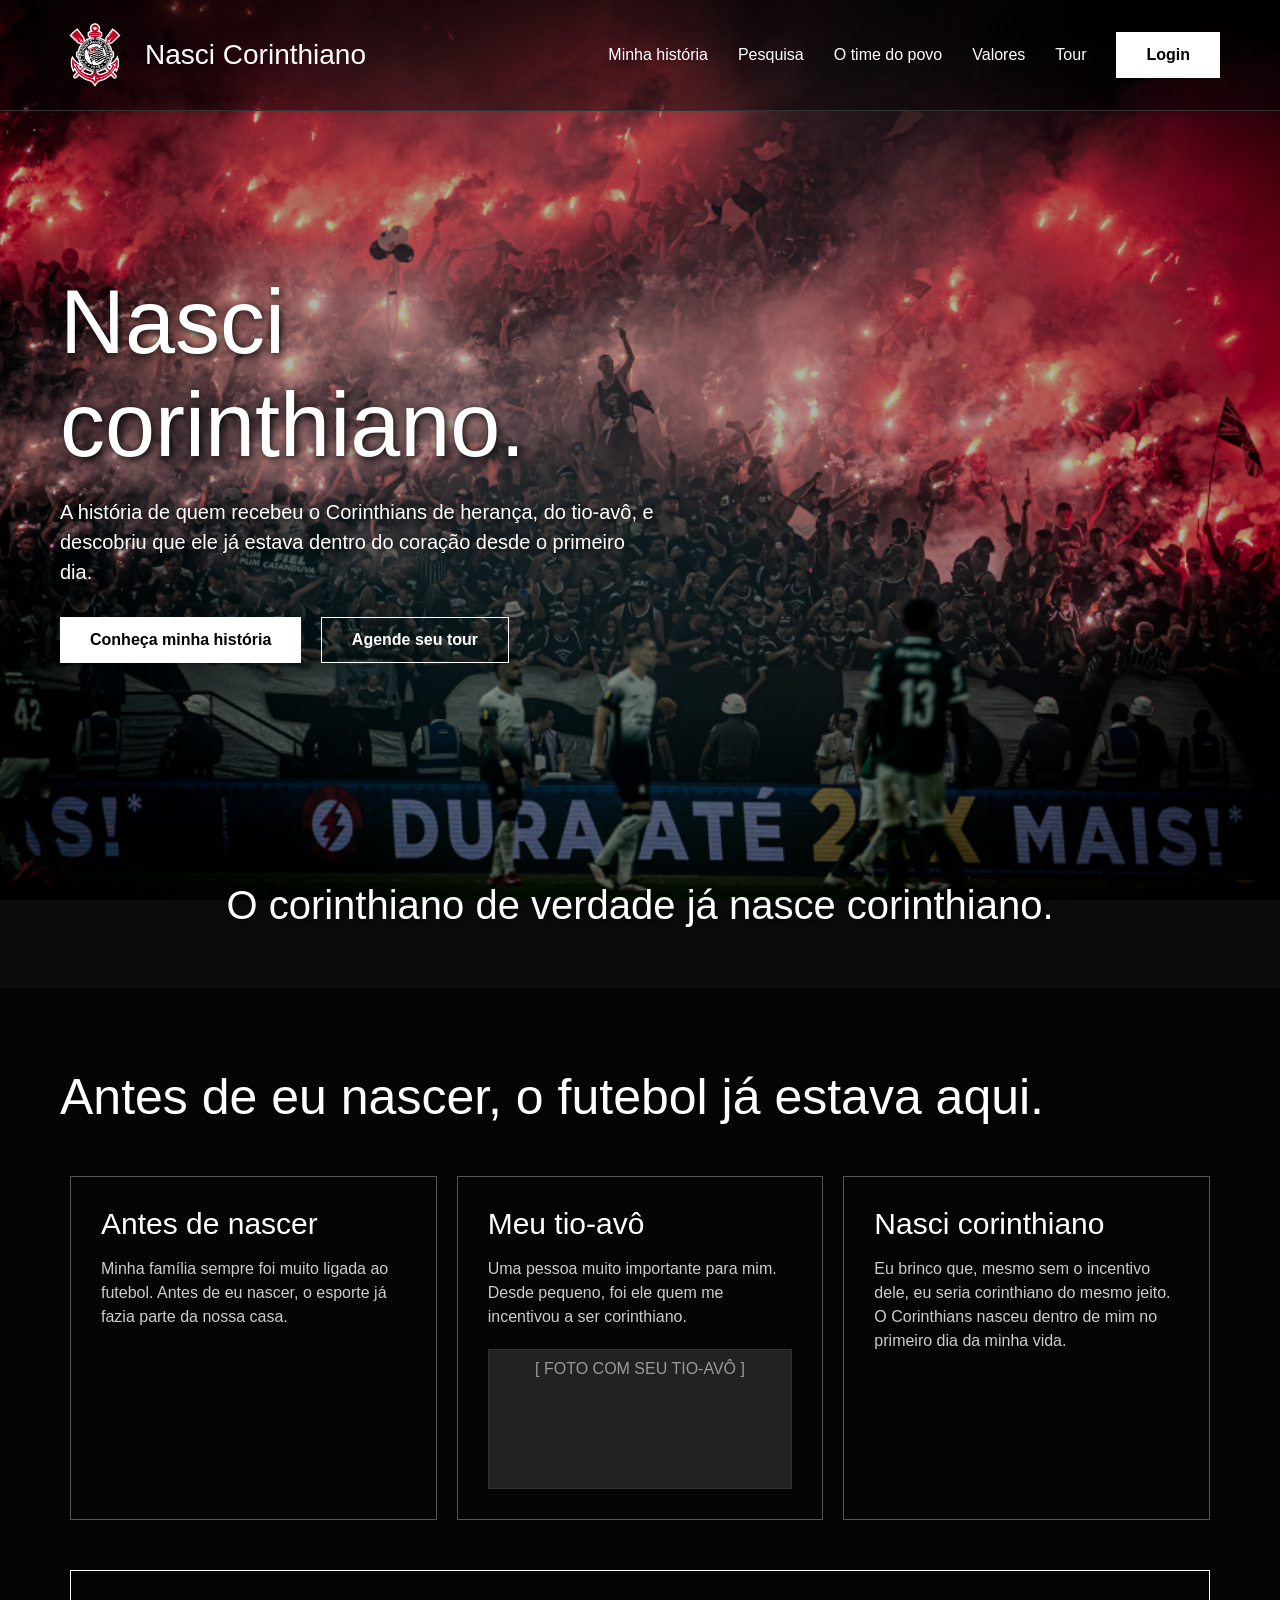
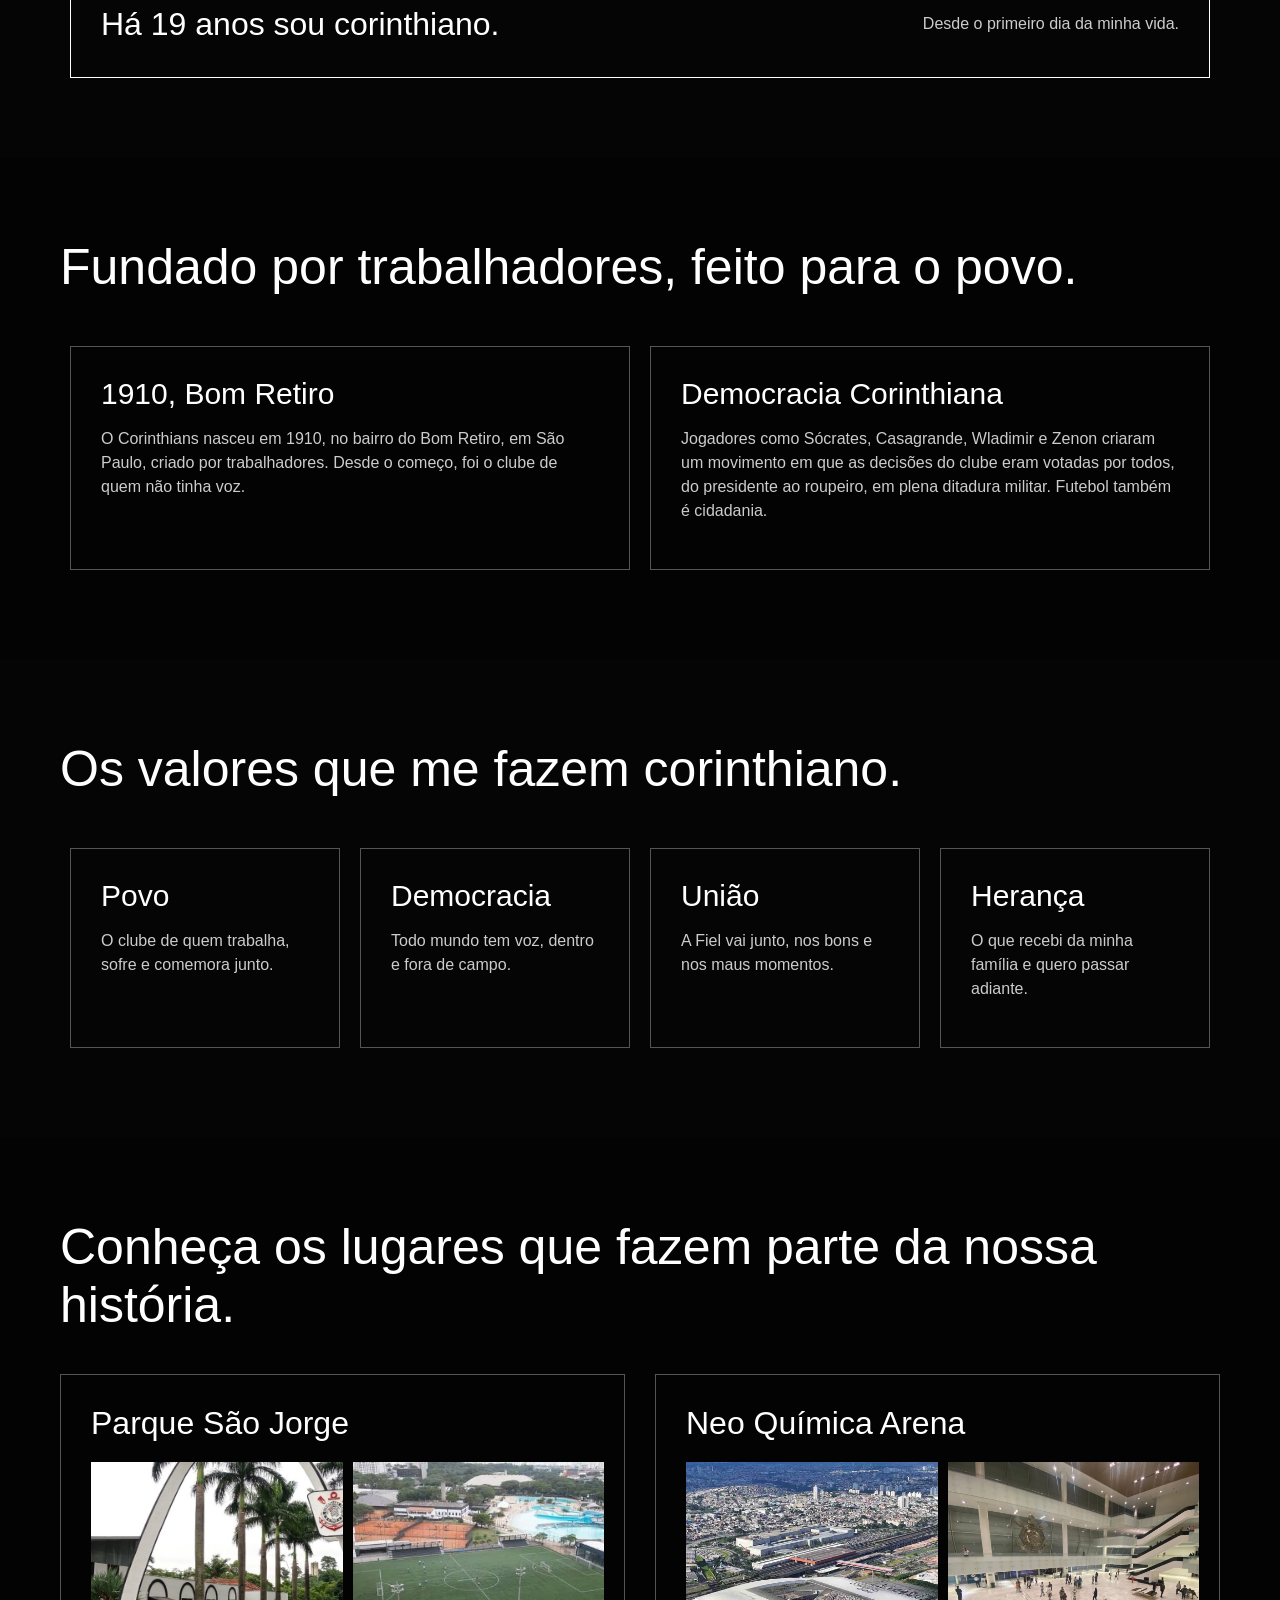
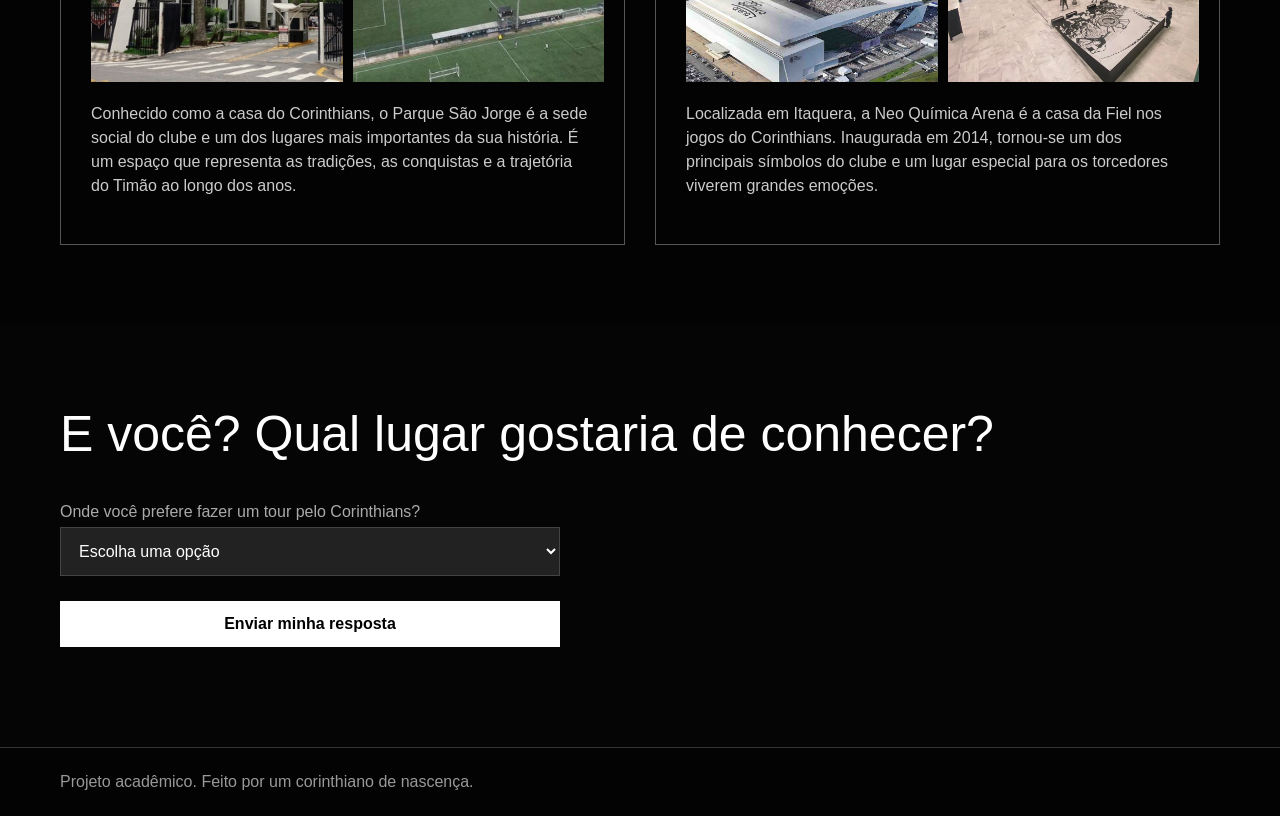
==== public/index.html @ f635b8dd "Subindo projeto linkado com o web data wiz com o cadastro e login validados" ====
<!DOCTYPE html>
<html lang="pt-BR">
<head>
    <meta charset="UTF-8">
    <meta name="viewport" content="width=device-width, initial-scale=1.0">
    <title>Nasci Corinthiano</title>
    <link rel="stylesheet" href="style.css">
</head>
<body class="pagina-home">

    <!-- CABEÇALHO -->
    <header class="cabecalho">
        <div class="logo">
            <img src="img/corinthians.png" alt="Escudo do Corinthians" class="escudo">
            <span>Nasci Corinthiano</span>
        </div>
        <nav class="menu">
            <a href="#historia">Minha história</a>
            <a href="#pesquisa">Pesquisa</a>
            <a href="#povo">O time do povo</a>
            <a href="#valores">Valores</a>
            <a href="#tour">Tour</a>
            <a href="login.html" class="botao">Login</a>
        </nav>
    </header>

    <main>

        <!-- CONTAINER PRINCIPAL -->
        <section class="container-principal">
            <div class="container-escuro">
                <h1>Nasci<br>corinthiano.</h1>
                <p>A história de quem recebeu o Corinthians de herança, do tio-avô, e descobriu que ele já estava dentro do coração desde o primeiro dia.</p>
                <a href="#historia" class="botao">Conheça minha história</a>
                <a href="login.html" class="botao-vazio">Agende seu tour</a>
            </div>
        </section>

        <!-- CONTAINER DA FRASE -->
        <div class="container-frase">
            O corinthiano de verdade já nasce corinthiano.
        </div>

        <!-- MINHA HISTÓRIA -->
        <section class="secao" id="historia">
            <h2 class="subtitulo">Antes de eu nascer, o futebol já estava aqui.</h2>

            <div class="container-cards">
                <div class="card">
                    <h3>Antes de nascer</h3>
                    <p>Minha família sempre foi muito ligada ao futebol. Antes de eu nascer, o esporte já fazia parte da nossa casa.</p>
                </div>

                <div class="card">
                    <h3>Meu tio-avô</h3>
                    <p>Uma pessoa muito importante para mim. Desde pequeno, foi ele quem me incentivou a ser corinthiano.</p>
                    <div class="foto">[ FOTO COM SEU TIO-AVÔ ]</div>
                </div>

                <div class="card">
                    <h3>Nasci corinthiano</h3>
                    <p>Eu brinco que, mesmo sem o incentivo dele, eu seria corinthiano do mesmo jeito. O Corinthians nasceu dentro de mim no primeiro dia da minha vida.</p>
                </div>
            </div>

            <div class="container-contador">
                <h3>Há 19 anos sou corinthiano.</h3>
                <p>Desde o primeiro dia da minha vida.</p>
            </div>
        </section>

        <!-- O TIME DO POVO -->
        <section class="secao secao-escura" id="povo">
            <h2 class="subtitulo">Fundado por trabalhadores, feito para o povo.</h2>

            <div class="container-cards">
                <div class="card">
                    <h3>1910, Bom Retiro</h3>
                    <p>O Corinthians nasceu em 1910, no bairro do Bom Retiro, em São Paulo, criado por trabalhadores. Desde o começo, foi o clube de quem não tinha voz.</p>
                </div>

                <div class="card">
                    <h3>Democracia Corinthiana</h3>
                    <p>Jogadores como Sócrates, Casagrande, Wladimir e Zenon criaram um movimento em que as decisões do clube eram votadas por todos, do presidente ao roupeiro, em plena ditadura militar. Futebol também é cidadania.</p>
                </div>
            </div>
        </section>

        <!-- VALORES -->
        <section class="secao" id="valores">
            <h2 class="subtitulo">Os valores que me fazem corinthiano.</h2>

            <div class="container-cards">
                <div class="card">
                    <h3>Povo</h3>
                    <p>O clube de quem trabalha, sofre e comemora junto.</p>
                </div>

                <div class="card">
                    <h3>Democracia</h3>
                    <p>Todo mundo tem voz, dentro e fora de campo.</p>
                </div>

                <div class="card">
                    <h3>União</h3>
                    <p>A Fiel vai junto, nos bons e nos maus momentos.</p>
                </div>

                <div class="card">
                    <h3>Herança</h3>
                    <p>O que recebi da minha família e quero passar adiante.</p>
                </div>
            </div>
        </section>

        <!-- CONHEÇA OS LOCAIS DO TOUR -->
        <section class="secao secao-escura" id="tour">
            <h2 class="subtitulo">Conheça os lugares que fazem parte da nossa história.</h2>

            <div class="container-locais">

                <!-- PARQUE SÃO JORGE -->
                <div class="local-card">
                    <h3>Parque São Jorge</h3>

                    <div class="area-fotos">
                        <img src="img/foto-parque-sao-jorge.jpg" alt="Parque São Jorge">
                        <img src="img/estrutura-parque-sao-jorge.jpg" alt="Estrutura do Parque São Jorge">
                    </div>

                    <p>Conhecido como a casa do Corinthians, o Parque São Jorge é a sede social do clube e um dos lugares mais importantes da sua história. É um espaço que representa as tradições, as conquistas e a trajetória do Timão ao longo dos anos.</p>
                </div>

                <!-- NEO QUÍMICA ARENA -->
                <div class="local-card">
                    <h3>Neo Química Arena</h3>

                    <div class="area-fotos">
                        <img src="img/Neo-Quimica-Arena.jpg" alt="Neo Química Arena">
                        <img src="img/estrutura-neo-quimica.webp" alt="Interior da Neo Química Arena">
                    </div>

                    <p>Localizada em Itaquera, a Neo Química Arena é a casa da Fiel nos jogos do Corinthians. Inaugurada em 2014, tornou-se um dos principais símbolos do clube e um lugar especial para os torcedores viverem grandes emoções.</p>
                </div>

            </div>
        </section>

        <!-- PESQUISA SOBRE O TOUR -->
        <section class="secao" id="pesquisa">
            <h2 class="subtitulo">E você? Qual lugar gostaria de conhecer?</h2>

            <div class="container-pesquisa">
                <label for="select_tour">Onde você prefere fazer um tour pelo Corinthians?</label>

                <select id="select_tour" class="campo">
                    <option value="">Escolha uma opção</option>
                    <option value="Parque São Jorge">Parque São Jorge</option>
                    <option value="Neo Química Arena">Neo Química Arena</option>
                </select>

                <button class="botao botao-largo" onclick="enviarTour()">Enviar minha resposta</button>

                <p id="mensagem_tour" class="mensagem"></p>
            </div>
        </section>

    </main>

    <!-- RODAPÉ -->
    <footer class="rodape">
        Projeto acadêmico. Feito por um corinthiano de nascença.
    </footer>

<script>

    function enviarTour() {
        var tour = select_tour.value;
        var idUsuario = sessionStorage.ID_USUARIO;

        if (tour == "") {
            mensagem_tour.innerHTML = "Escolha uma opção.";
        } else if (idUsuario == undefined) {
            mensagem_tour.innerHTML = "Faça login para enviar sua resposta.";
        } else {
            fetch("/usuarios/tour", {
                method: "POST",
                headers: { "Content-Type": "application/json" },
                body: JSON.stringify({
                    idUsuarioServer: idUsuario,
                    tourServer: tour
                })
            })
                .then(function (resposta) {
                    if (resposta.ok) {
                        mensagem_tour.innerHTML = "Resposta enviada! Indo para a dashboard...";
                        setTimeout(function () {
                            window.location = "dashboard.html";
                        }, 1500);
                    } else {
                        mensagem_tour.innerHTML = "Não foi possível enviar sua resposta.";
                    }
                })
                .catch(function (erro) {
                    console.log(erro);
                    mensagem_tour.innerHTML = "Erro ao conectar com o servidor.";
                });
        }
    }

</script>

</body>
</html>
---- public/style.css ----
/* ===== GERAL ===== */
* {
    box-sizing: border-box;
}

body {
    margin: 0;
    font-family: Arial, sans-serif;
    background-color: #111111;
    color: #ffffff;
}

/* FOTO DA HOME */
.pagina-home {
    background-image: url("img/torcida.jpg");
    background-size: cover;
    background-position: center top;
    background-attachment: fixed;
}

a {
    color: #ffffff;
    text-decoration: none;
}

h1, h2, h3 {
    margin: 0;
    font-family: Impact, sans-serif;
    font-weight: normal;
}

p {
    line-height: 1.5;
    color: #cccccc;
}

/* ===== CABEÇALHO ===== */
.cabecalho {
    display: flex;
    justify-content: space-between;
    align-items: center;
    padding: 20px 60px;
    border-bottom: 1px solid #333333;
    background-color: rgba(0, 0, 0, 0.6);
}

.logo {
    display: flex;
    align-items: center;
    font-family: Impact, sans-serif;
    font-size: 28px;
}

.escudo {
    height: 70px;
    margin-right: 15px;
}

/* ===== MENU ===== */
.menu {
    display: flex;
    align-items: center;
}

.menu a {
    margin-left: 30px;
    transition: 0.3s;
}

.menu a:hover {
    color: #999999;
    text-decoration: underline;
}

/* ===== BOTÕES ===== */
.botao {
    display: inline-block;
    background-color: #ffffff;
    color: #000000;
    padding: 14px 30px;
    font-weight: bold;
    font-size: 16px;
    border: none;
    cursor: pointer;
    transition: 0.3s;
}

.botao:hover {
    background-color: #cccccc;
}

.menu .botao:hover {
    color: #000000;
    text-decoration: none;
}

.botao-vazio {
    display: inline-block;
    border: 1px solid #ffffff;
    padding: 13px 30px;
    font-weight: bold;
    margin-left: 15px;
    transition: 0.3s;
}

.botao-vazio:hover {
    background-color: #ffffff;
    color: #000000;
}

.botao-largo {
    width: 100%;
    margin-top: 25px;
}

/* ===== HOME: CONTAINER PRINCIPAL ===== */
.container-principal {
    padding: 0;
}

.container-escuro {
    background-color: rgba(0, 0, 0, 0.3);
    padding: 160px 60px;
}

.container-principal h1 {
    font-size: 90px;
    text-shadow: 2px 2px 8px #000000;
}

.container-principal p {
    font-size: 20px;
    width: 600px;
    color: #ffffff;
    margin-bottom: 30px;
    text-shadow: 1px 1px 6px #000000;
}

/* ===== CONTAINER DA FRASE ===== */
.container-frase {
    background-color: rgba(0, 0, 0, 0.3);
    color: #ffffff;
    text-align: center;
    padding: 60px 40px;
    font-family: Impact, sans-serif;
    font-size: 40px;
    text-shadow: 2px 2px 8px #000000;
}

/* ===== SEÇÕES ===== */
.secao {
    padding: 80px 60px;
    background-color: rgba(0, 0, 0, 0.7);
}

.secao-escura {
    background-color: rgba(0, 0, 0, 0.85);
}

.subtitulo {
    font-size: 50px;
    margin-bottom: 40px;
}

.container-cards {
    display: flex;
}

.card {
    flex: 1;
    border: 1px solid #555555;
    padding: 30px;
    margin: 10px;
}

.card h3 {
    font-size: 30px;
    margin-bottom: 10px;
}

.foto {
    height: 140px;
    margin-top: 20px;
    padding: 10px;
    background-color: #222222;
    border: 1px solid #333333;
    color: #999999;
    text-align: center;
}

/* ===== CONTADOR ===== */
.container-contador {
    display: flex;
    justify-content: space-between;
    align-items: center;
    border: 1px solid #ffffff;
    padding: 25px 30px;
    margin: 40px 10px 0 10px;
}

.container-contador h3 {
    font-size: 32px;
}

/* ===== LOCAIS DO TOUR ===== */
.container-locais {
    display: flex;
    gap: 30px;
}

.local-card {
    flex: 1;
    border: 1px solid #555555;
    padding: 30px;
}

.local-card h3 {
    font-size: 32px;
    margin-bottom: 20px;
}

.local-card p {
    margin-top: 20px;
    font-size: 16px;
}

.area-fotos {
    display: flex;
    gap: 10px;
}

.area-fotos img {
    width: 50%;
    height: 220px;
    object-fit: cover;
}

/* ===== PESQUISA DO TOUR ===== */
.container-pesquisa {
    width: 500px;
}

label {
    display: block;
    margin-top: 15px;
    color: #aaaaaa;
}

.campo {
    display: block;
    width: 100%;
    padding: 14px;
    margin-top: 6px;
    background-color: #222222;
    color: #ffffff;
    border: 1px solid #444444;
    font-size: 16px;
}

.mensagem {
    margin-top: 20px;
    font-size: 18px;
    color: #ffffff;
}

/* ===== RODAPÉ ===== */
.rodape {
    padding: 25px 60px;
    border-top: 1px solid #333333;
    color: #999999;
    background-color: rgba(0, 0, 0, 0.85);
}

/* ===== DASHBOARD ===== */
.saudacao {
    display: flex;
    justify-content: space-between;
    align-items: center;
    padding: 40px 60px 20px 60px;
}

.saudacao h1 {
    font-size: 60px;
}

.kpis {
    display: flex;
    padding: 0 50px;
}

.kpi {
    flex: 1;
    border: 1px solid #333333;
    padding: 25px;
    margin: 10px;
}

.kpi p {
    margin: 0;
    color: #aaaaaa;
}

.kpi h2 {
    font-size: 56px;
    margin-top: 10px;
}

.kpi-destaque {
    background-color: #ffffff;
}

.kpi-destaque p,
.kpi-destaque h2 {
    color: #000000;
}

.graficos {
    display: flex;
    padding: 0 50px 50px 50px;
}

.grafico {
    flex: 1;
    border: 1px solid #333333;
    padding: 25px;
    margin: 10px;
}

.grafico h3 {
    font-size: 24px;
    margin-bottom: 20px;
}

/* ===== RESPONSIVIDADE ===== */
@media (max-width: 800px) {
    .cabecalho {
        flex-direction: column;
        padding: 20px;
    }

    .menu {
        flex-wrap: wrap;
        justify-content: center;
        gap: 15px;
        margin-top: 20px;
    }

    .menu a {
        margin-left: 0;
    }

    .container-escuro {
        padding: 100px 30px;
    }

    .container-principal h1 {
        font-size: 60px;
    }

    .container-principal p {
        width: 100%;
    }

    .secao {
        padding: 50px 25px;
    }

    .subtitulo {
        font-size: 36px;
    }

    .container-cards,
    .container-locais,
    .graficos,
    .kpis {
        flex-direction: column;
    }

    .container-contador {
        flex-direction: column;
        align-items: flex-start;
        gap: 10px;
    }

    .container-pesquisa {
        width: 100%;
    }

    .area-fotos img {
        height: 160px;
    }

    .container-frase {
        font-size: 30px;
    }
}
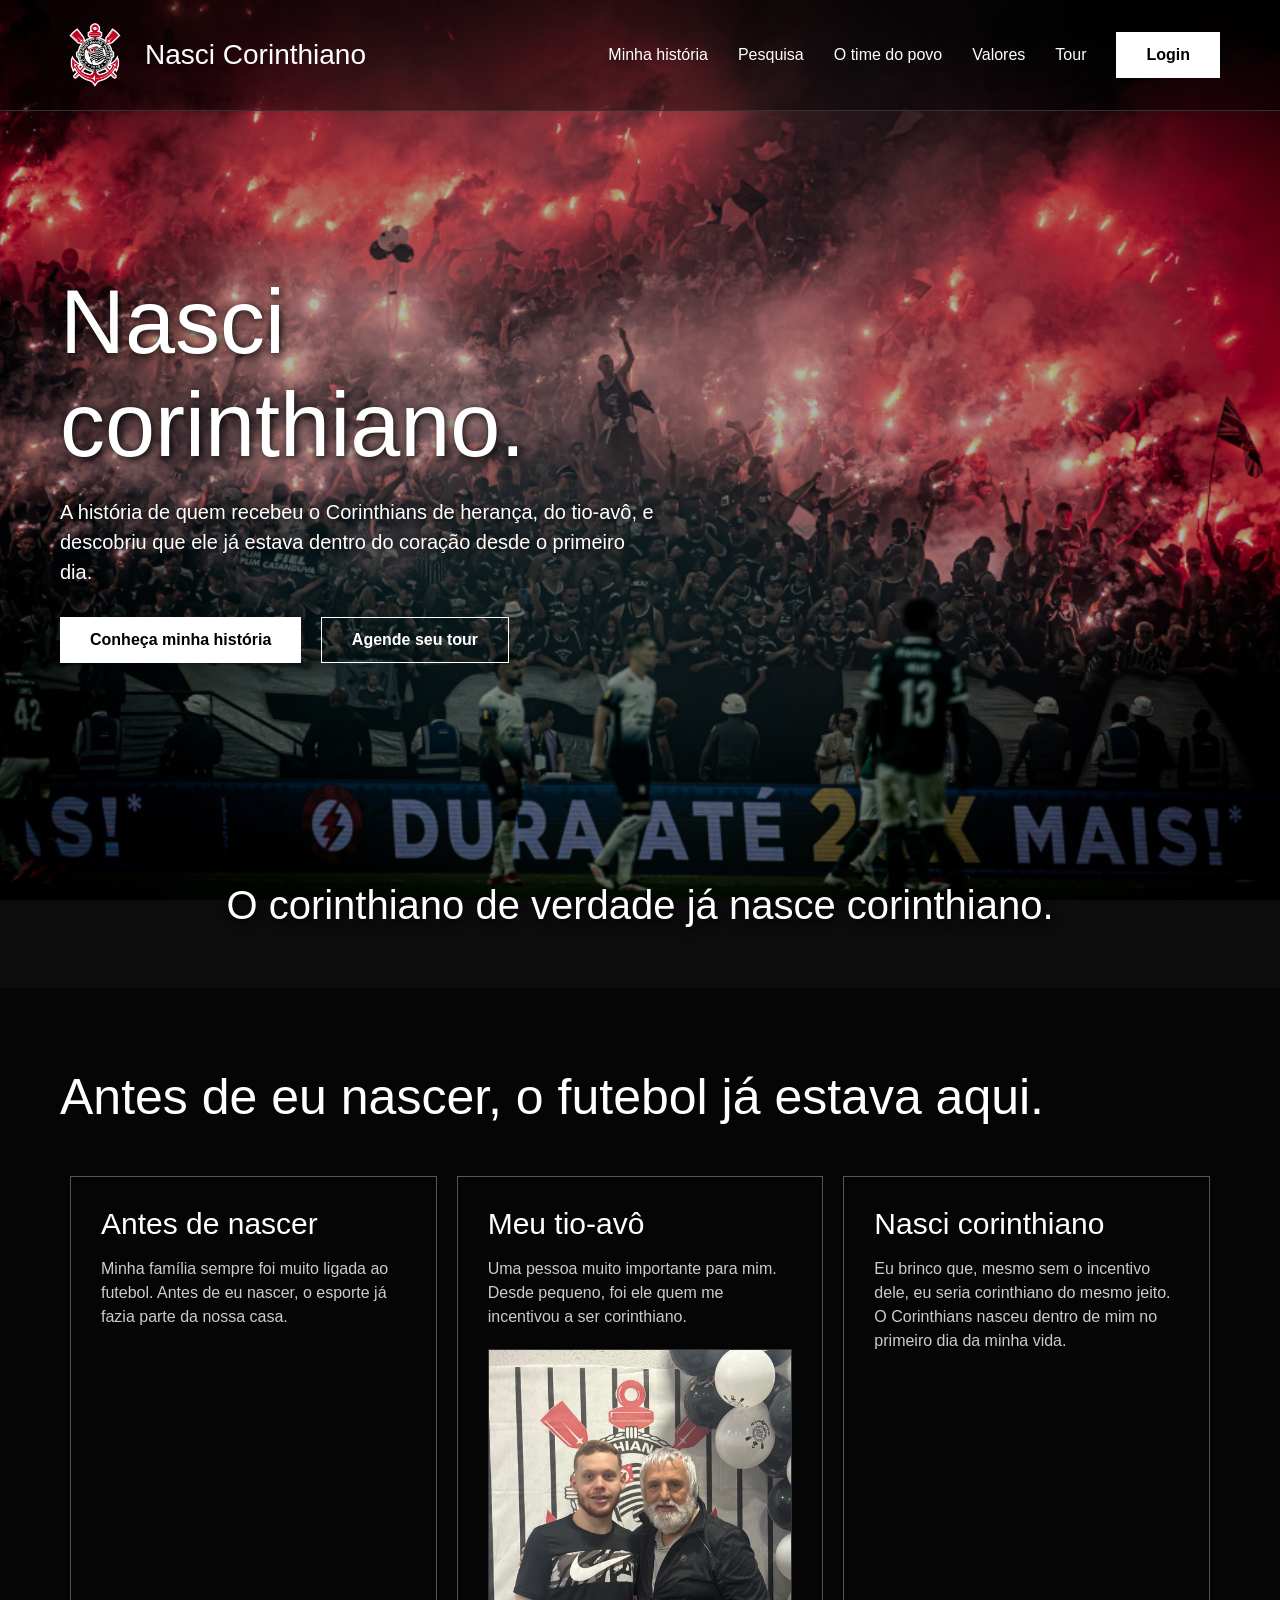
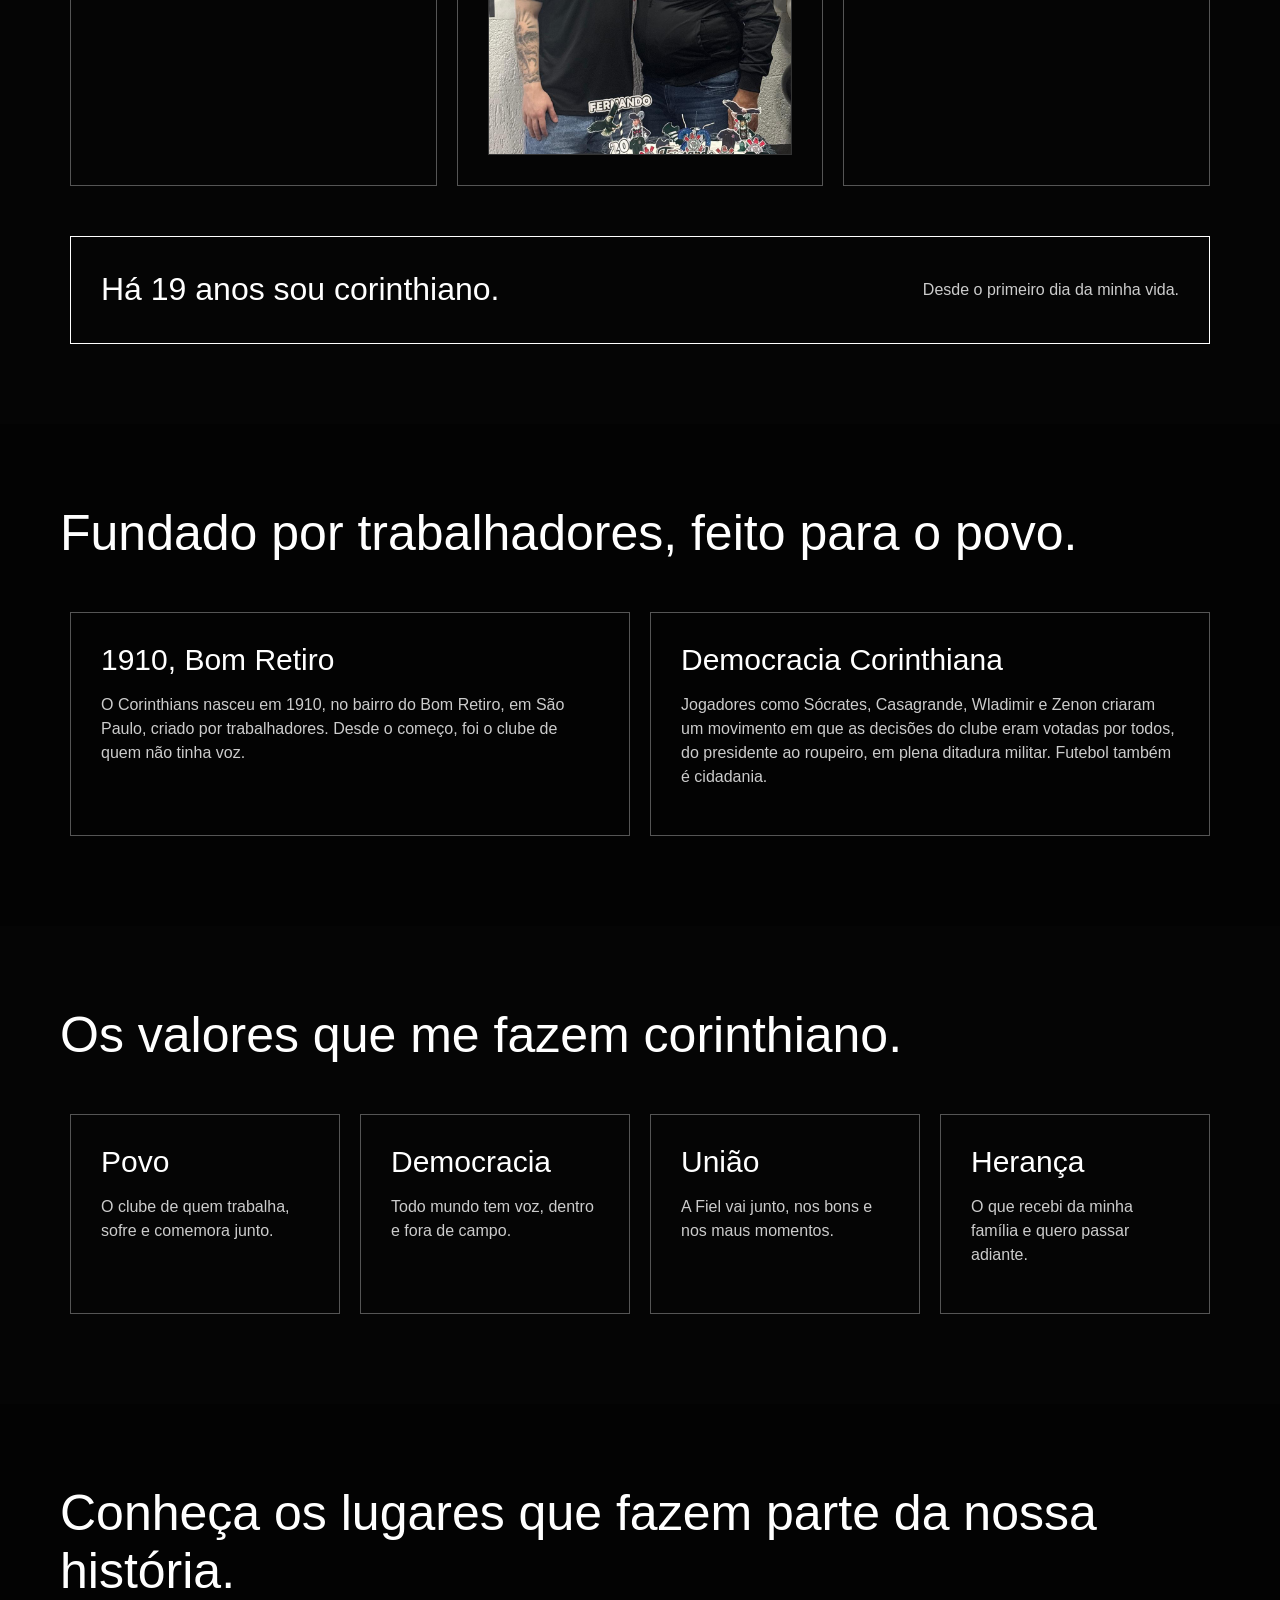
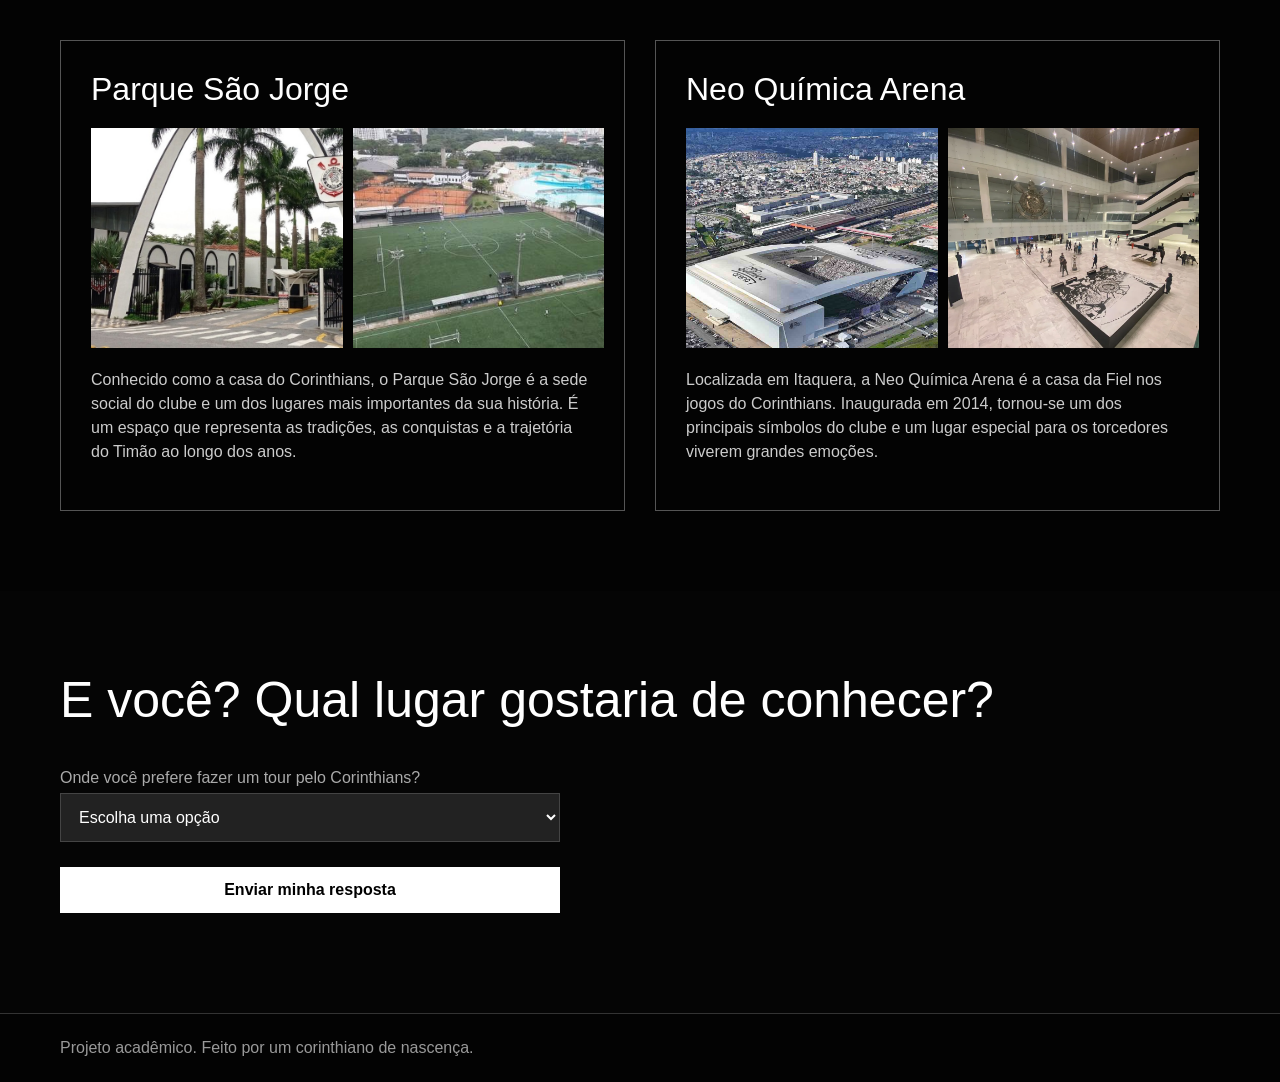
==== commit cdd197b8: "Colando foto que faltava na home" ====
--- a/public/index.html
+++ b/public/index.html
@@ -54,7 +54,7 @@
                 <div class="card">
                     <h3>Meu tio-avô</h3>
                     <p>Uma pessoa muito importante para mim. Desde pequeno, foi ele quem me incentivou a ser corinthiano.</p>
-                    <div class="foto">[ FOTO COM SEU TIO-AVÔ ]</div>
+                    <div class="foto"><img src="img/foto-com-tio-odair.jpeg" alt=""></div>
                 </div>
 
                 <div class="card">
--- a/public/style.css
+++ b/public/style.css
@@ -180,13 +180,17 @@
 }
 
 .foto {
-    height: 140px;
+    width: 100%;
     margin-top: 20px;
-    padding: 10px;
+    padding: 0;
     background-color: #222222;
     border: 1px solid #333333;
-    color: #999999;
-    text-align: center;
+}
+
+.foto img {
+    width: 100%;
+    height: auto;
+    display: block;
 }
 
 /* ===== CONTADOR ===== */
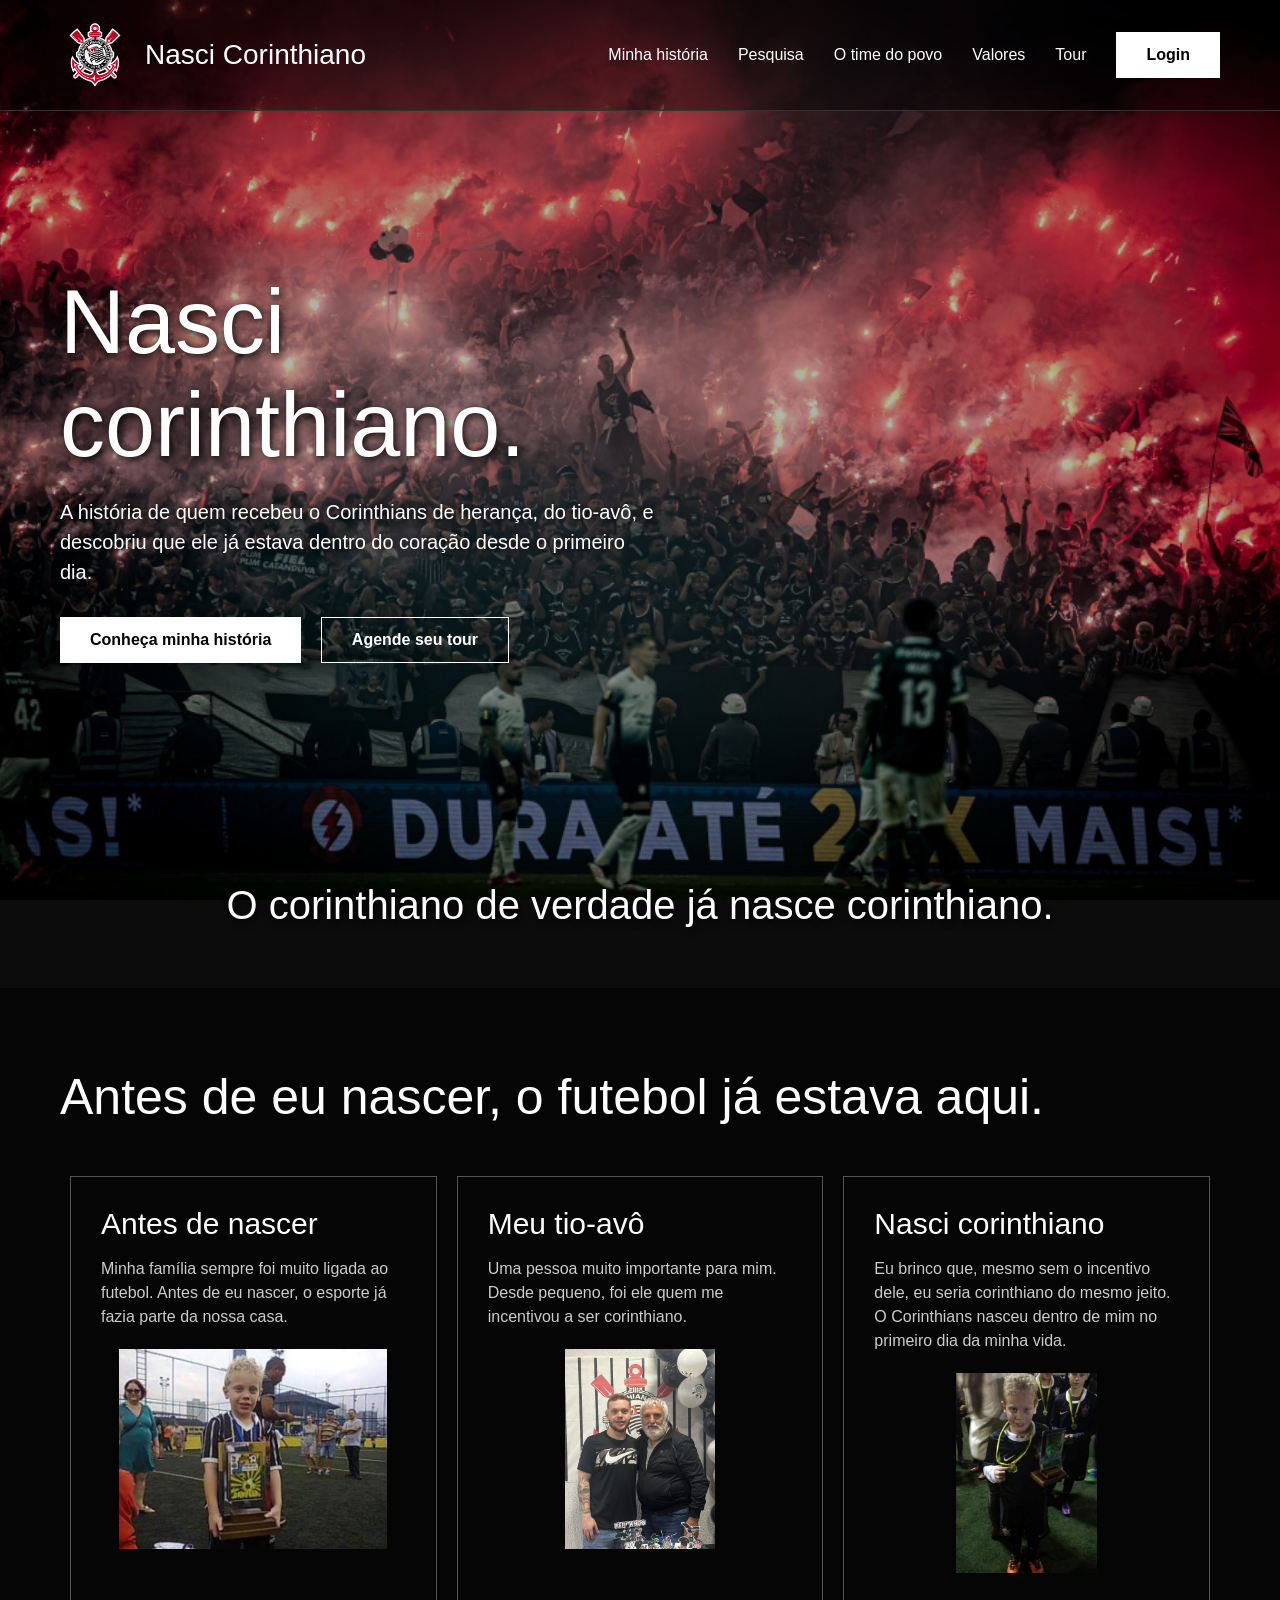
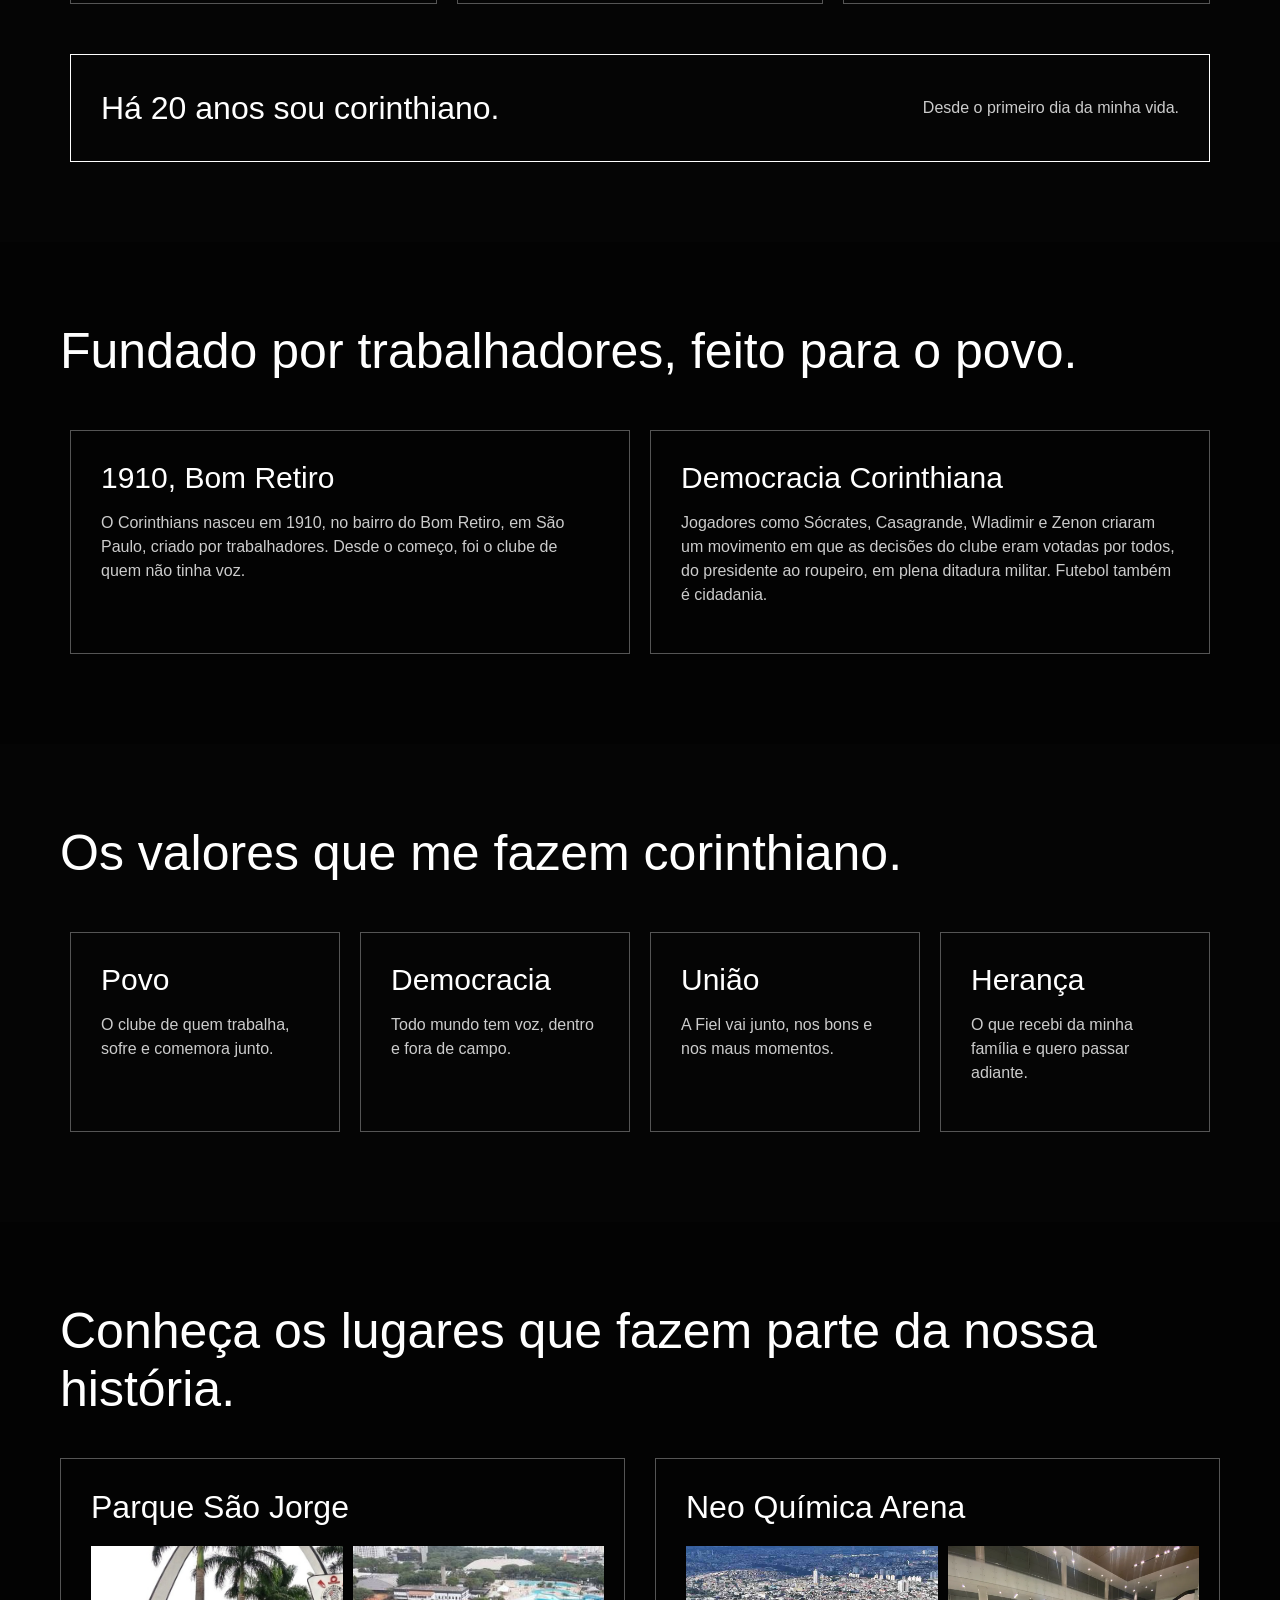
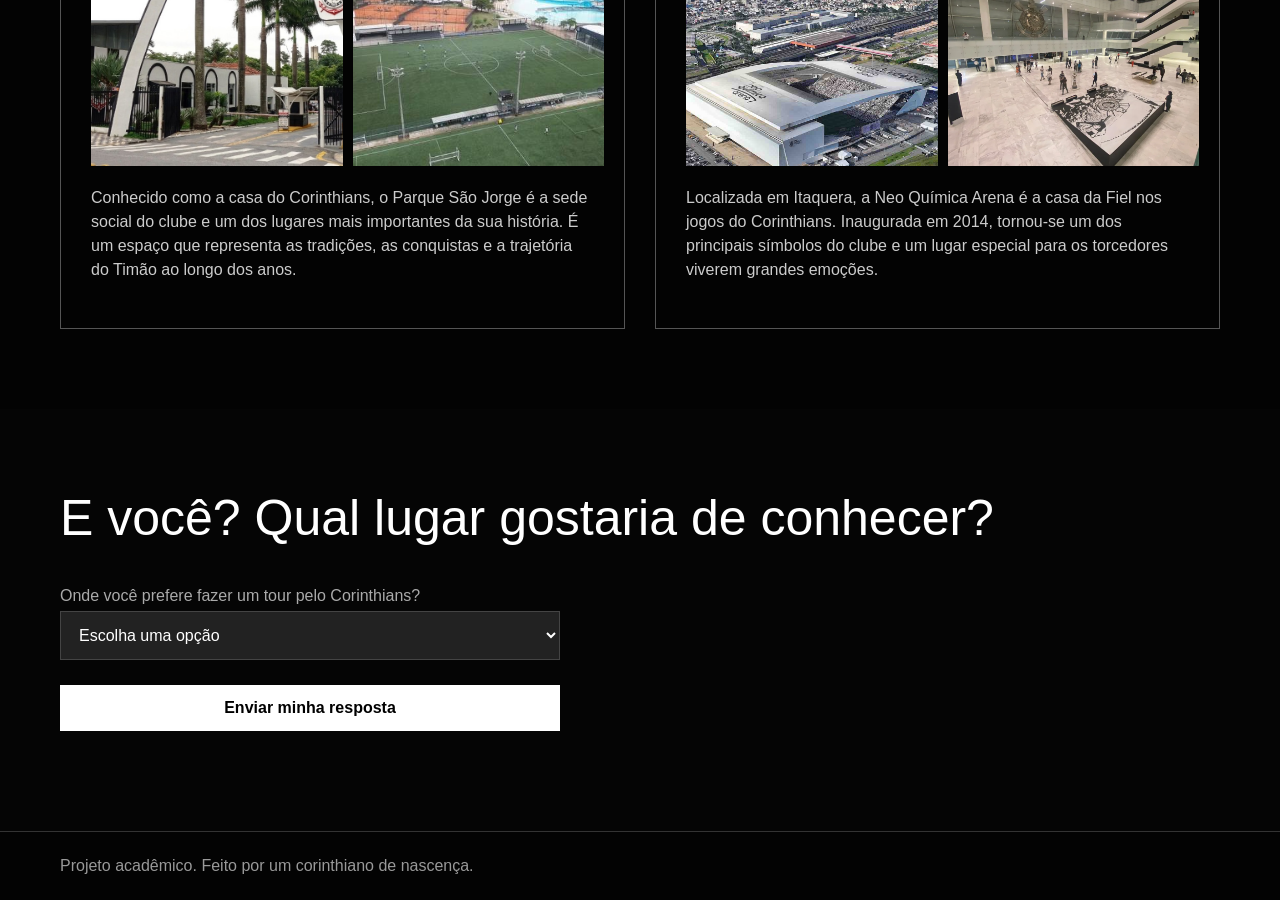
==== commit 8292d541: "Atualizando fotos" ====
--- a/public/index.html
+++ b/public/index.html
@@ -1,11 +1,13 @@
 <!DOCTYPE html>
 <html lang="pt-BR">
+
 <head>
     <meta charset="UTF-8">
     <meta name="viewport" content="width=device-width, initial-scale=1.0">
     <title>Nasci Corinthiano</title>
     <link rel="stylesheet" href="style.css">
 </head>
+
 <body class="pagina-home">
 
     <!-- CABEÇALHO -->
@@ -30,7 +32,8 @@
         <section class="container-principal">
             <div class="container-escuro">
                 <h1>Nasci<br>corinthiano.</h1>
-                <p>A história de quem recebeu o Corinthians de herança, do tio-avô, e descobriu que ele já estava dentro do coração desde o primeiro dia.</p>
+                <p>A história de quem recebeu o Corinthians de herança, do tio-avô, e descobriu que ele já estava dentro
+                    do coração desde o primeiro dia.</p>
                 <a href="#historia" class="botao">Conheça minha história</a>
                 <a href="login.html" class="botao-vazio">Agende seu tour</a>
             </div>
@@ -48,23 +51,31 @@
             <div class="container-cards">
                 <div class="card">
                     <h3>Antes de nascer</h3>
-                    <p>Minha família sempre foi muito ligada ao futebol. Antes de eu nascer, o esporte já fazia parte da nossa casa.</p>
+                    <p>Minha família sempre foi muito ligada ao futebol. Antes de eu nascer, o esporte já fazia parte da
+                        nossa casa.</p>
+                    <div class="foto"><img src="img/foto-antes-de-nascer.jpeg" alt=""></div>
                 </div>
 
                 <div class="card">
                     <h3>Meu tio-avô</h3>
-                    <p>Uma pessoa muito importante para mim. Desde pequeno, foi ele quem me incentivou a ser corinthiano.</p>
+                    <p>Uma pessoa muito importante para mim. Desde pequeno, foi ele quem me incentivou a ser
+                        corinthiano.</p>
                     <div class="foto"><img src="img/foto-com-tio-odair.jpeg" alt=""></div>
                 </div>
 
                 <div class="card">
                     <h3>Nasci corinthiano</h3>
-                    <p>Eu brinco que, mesmo sem o incentivo dele, eu seria corinthiano do mesmo jeito. O Corinthians nasceu dentro de mim no primeiro dia da minha vida.</p>
+                    <p>Eu brinco que, mesmo sem o incentivo dele, eu seria corinthiano do mesmo jeito. O Corinthians
+                        nasceu dentro de mim no primeiro dia da minha vida.</p>
+
+                    <div class="foto">
+                        <img src="img/foto-corinthians.jpeg" alt="">
+                    </div>
                 </div>
             </div>
 
             <div class="container-contador">
-                <h3>Há 19 anos sou corinthiano.</h3>
+                <h3>Há 20 anos sou corinthiano.</h3>
                 <p>Desde o primeiro dia da minha vida.</p>
             </div>
         </section>
@@ -76,12 +87,15 @@
             <div class="container-cards">
                 <div class="card">
                     <h3>1910, Bom Retiro</h3>
-                    <p>O Corinthians nasceu em 1910, no bairro do Bom Retiro, em São Paulo, criado por trabalhadores. Desde o começo, foi o clube de quem não tinha voz.</p>
+                    <p>O Corinthians nasceu em 1910, no bairro do Bom Retiro, em São Paulo, criado por trabalhadores.
+                        Desde o começo, foi o clube de quem não tinha voz.</p>
                 </div>
 
                 <div class="card">
                     <h3>Democracia Corinthiana</h3>
-                    <p>Jogadores como Sócrates, Casagrande, Wladimir e Zenon criaram um movimento em que as decisões do clube eram votadas por todos, do presidente ao roupeiro, em plena ditadura militar. Futebol também é cidadania.</p>
+                    <p>Jogadores como Sócrates, Casagrande, Wladimir e Zenon criaram um movimento em que as decisões do
+                        clube eram votadas por todos, do presidente ao roupeiro, em plena ditadura militar. Futebol
+                        também é cidadania.</p>
                 </div>
             </div>
         </section>
@@ -128,7 +142,9 @@
                         <img src="img/estrutura-parque-sao-jorge.jpg" alt="Estrutura do Parque São Jorge">
                     </div>
 
-                    <p>Conhecido como a casa do Corinthians, o Parque São Jorge é a sede social do clube e um dos lugares mais importantes da sua história. É um espaço que representa as tradições, as conquistas e a trajetória do Timão ao longo dos anos.</p>
+                    <p>Conhecido como a casa do Corinthians, o Parque São Jorge é a sede social do clube e um dos
+                        lugares mais importantes da sua história. É um espaço que representa as tradições, as conquistas
+                        e a trajetória do Timão ao longo dos anos.</p>
                 </div>
 
                 <!-- NEO QUÍMICA ARENA -->
@@ -140,7 +156,9 @@
                         <img src="img/estrutura-neo-quimica.webp" alt="Interior da Neo Química Arena">
                     </div>
 
-                    <p>Localizada em Itaquera, a Neo Química Arena é a casa da Fiel nos jogos do Corinthians. Inaugurada em 2014, tornou-se um dos principais símbolos do clube e um lugar especial para os torcedores viverem grandes emoções.</p>
+                    <p>Localizada em Itaquera, a Neo Química Arena é a casa da Fiel nos jogos do Corinthians. Inaugurada
+                        em 2014, tornou-se um dos principais símbolos do clube e um lugar especial para os torcedores
+                        viverem grandes emoções.</p>
                 </div>
 
             </div>
@@ -172,43 +190,44 @@
         Projeto acadêmico. Feito por um corinthiano de nascença.
     </footer>
 
-<script>
-
-    function enviarTour() {
-        var tour = select_tour.value;
-        var idUsuario = sessionStorage.ID_USUARIO;
-
-        if (tour == "") {
-            mensagem_tour.innerHTML = "Escolha uma opção.";
-        } else if (idUsuario == undefined) {
-            mensagem_tour.innerHTML = "Faça login para enviar sua resposta.";
-        } else {
-            fetch("/usuarios/tour", {
-                method: "POST",
-                headers: { "Content-Type": "application/json" },
-                body: JSON.stringify({
-                    idUsuarioServer: idUsuario,
-                    tourServer: tour
+    <script>
+
+        function enviarTour() {
+            var tour = select_tour.value;
+            var idUsuario = sessionStorage.ID_USUARIO;
+
+            if (tour == "") {
+                mensagem_tour.innerHTML = "Escolha uma opção.";
+            } else if (idUsuario == undefined) {
+                mensagem_tour.innerHTML = "Faça login para enviar sua resposta.";
+            } else {
+                fetch("/usuarios/tour", {
+                    method: "POST",
+                    headers: { "Content-Type": "application/json" },
+                    body: JSON.stringify({
+                        idUsuarioServer: idUsuario,
+                        tourServer: tour
+                    })
                 })
-            })
-                .then(function (resposta) {
-                    if (resposta.ok) {
-                        mensagem_tour.innerHTML = "Resposta enviada! Indo para a dashboard...";
-                        setTimeout(function () {
-                            window.location = "dashboard.html";
-                        }, 1500);
-                    } else {
-                        mensagem_tour.innerHTML = "Não foi possível enviar sua resposta.";
-                    }
-                })
-                .catch(function (erro) {
-                    console.log(erro);
-                    mensagem_tour.innerHTML = "Erro ao conectar com o servidor.";
-                });
+                    .then(function (resposta) {
+                        if (resposta.ok) {
+                            mensagem_tour.innerHTML = "Resposta enviada! Indo para a dashboard...";
+                            setTimeout(function () {
+                                window.location = "dashboard.html";
+                            }, 1500);
+                        } else {
+                            mensagem_tour.innerHTML = "Não foi possível enviar sua resposta.";
+                        }
+                    })
+                    .catch(function (erro) {
+                        console.log(erro);
+                        mensagem_tour.innerHTML = "Erro ao conectar com o servidor.";
+                    });
+            }
         }
-    }
-
-</script>
+
+    </script>
 
 </body>
-</html>
+
+</html>
--- a/public/style.css
+++ b/public/style.css
@@ -181,15 +181,17 @@
 
 .foto {
     width: 100%;
+    height: 200px;
     margin-top: 20px;
     padding: 0;
-    background-color: #222222;
-    border: 1px solid #333333;
+    background-color: transparent;
+    border: none;
 }
 
 .foto img {
     width: 100%;
-    height: auto;
+    height: 100%;
+    object-fit: contain;
     display: block;
 }
 
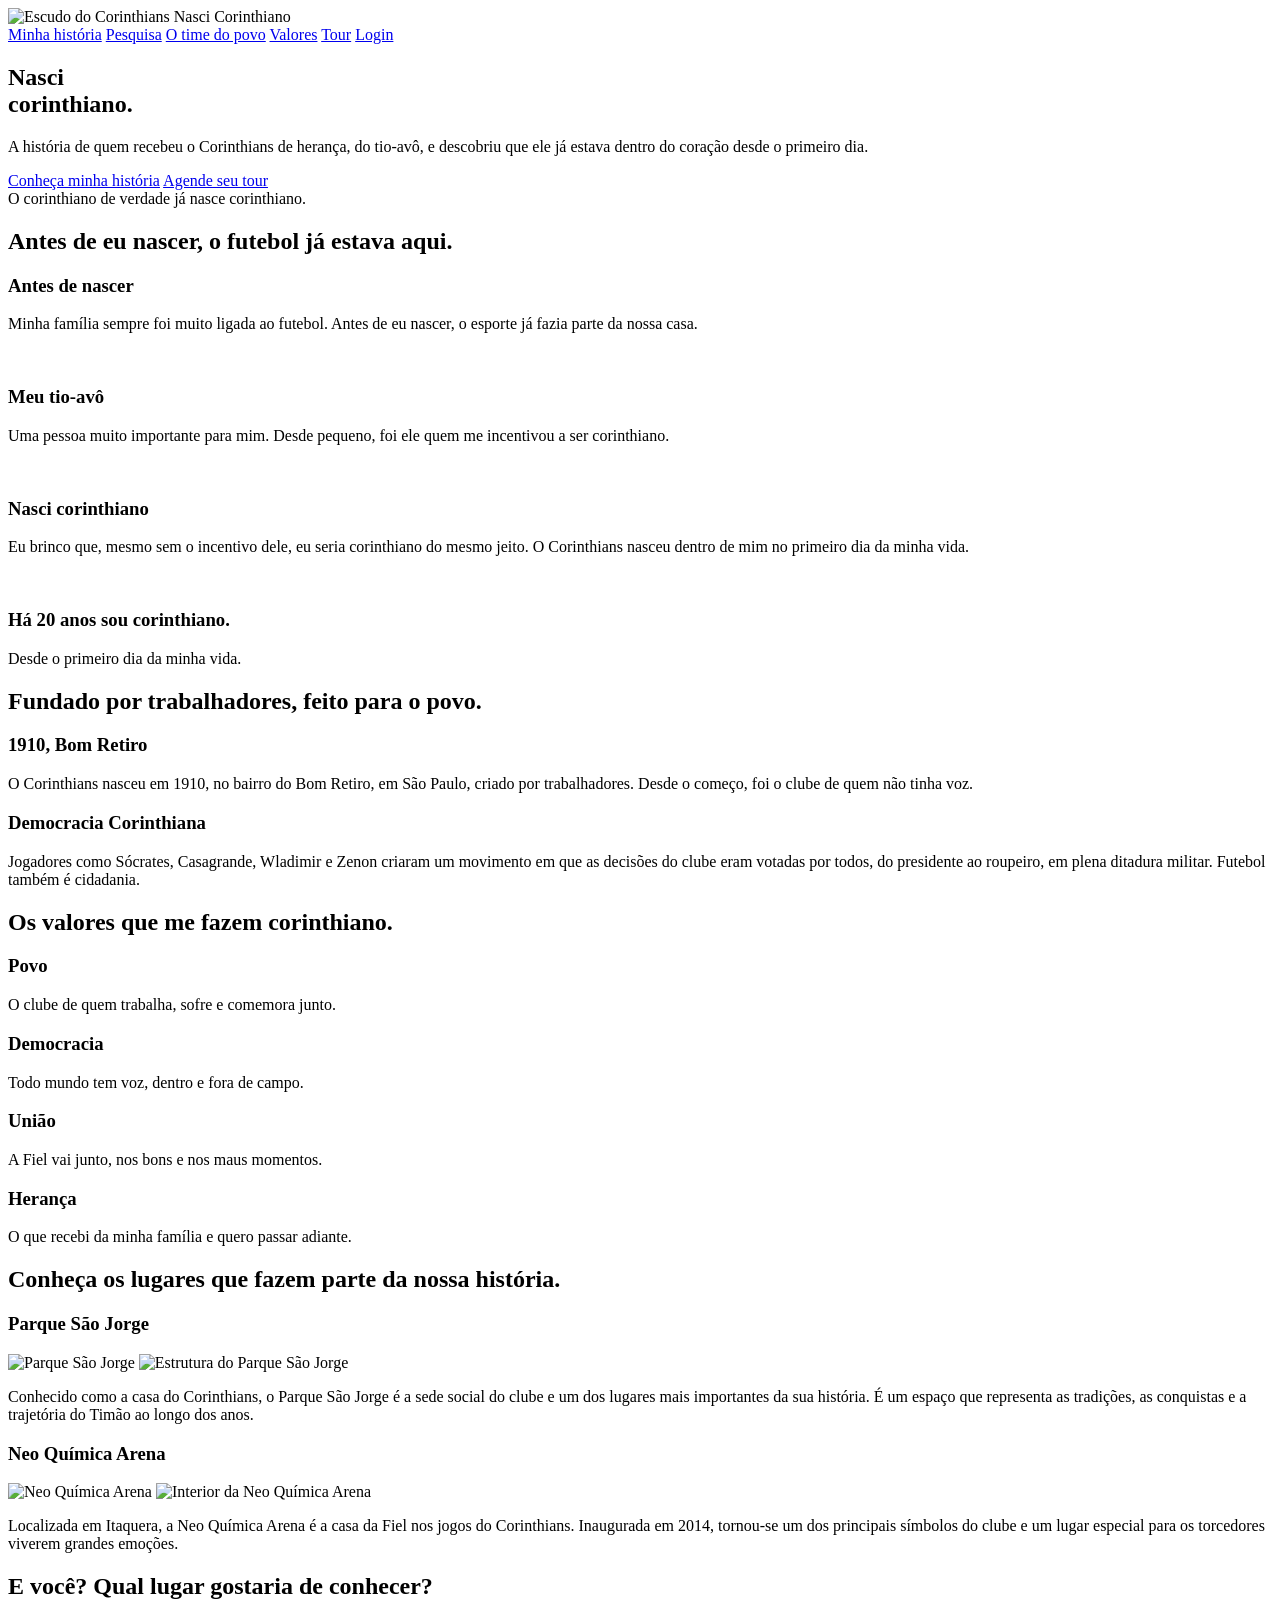
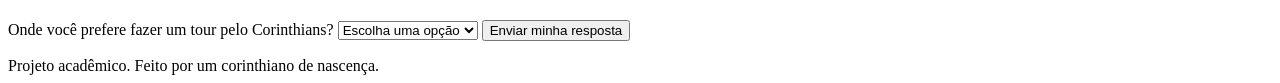
==== commit 77cba7d3: "Padronizando diretórios do public" ====
--- a/public/index.html
+++ b/public/index.html
@@ -5,7 +5,7 @@
     <meta charset="UTF-8">
     <meta name="viewport" content="width=device-width, initial-scale=1.0">
     <title>Nasci Corinthiano</title>
-    <link rel="stylesheet" href="style.css">
+    <link rel="stylesheet" href="/css/style.css">
 </head>
 
 <body class="pagina-home">
@@ -13,7 +13,7 @@
     <!-- CABEÇALHO -->
     <header class="cabecalho">
         <div class="logo">
-            <img src="img/corinthians.png" alt="Escudo do Corinthians" class="escudo">
+            <img src="/img/corinthians.png" alt="Escudo do Corinthians" class="escudo">
             <span>Nasci Corinthiano</span>
         </div>
         <nav class="menu">
@@ -22,7 +22,7 @@
             <a href="#povo">O time do povo</a>
             <a href="#valores">Valores</a>
             <a href="#tour">Tour</a>
-            <a href="login.html" class="botao">Login</a>
+            <a href="/pages/login.html" class="botao">Login</a>
         </nav>
     </header>
 
@@ -35,7 +35,7 @@
                 <p>A história de quem recebeu o Corinthians de herança, do tio-avô, e descobriu que ele já estava dentro
                     do coração desde o primeiro dia.</p>
                 <a href="#historia" class="botao">Conheça minha história</a>
-                <a href="login.html" class="botao-vazio">Agende seu tour</a>
+                <a href="/pages/login.html" class="botao-vazio">Agende seu tour</a>
             </div>
         </section>
 
@@ -53,14 +53,14 @@
                     <h3>Antes de nascer</h3>
                     <p>Minha família sempre foi muito ligada ao futebol. Antes de eu nascer, o esporte já fazia parte da
                         nossa casa.</p>
-                    <div class="foto"><img src="img/foto-antes-de-nascer.jpeg" alt=""></div>
+                    <div class="foto"><img src="/img/foto-antes-de-nascer.jpeg" alt=""></div>
                 </div>
 
                 <div class="card">
                     <h3>Meu tio-avô</h3>
                     <p>Uma pessoa muito importante para mim. Desde pequeno, foi ele quem me incentivou a ser
                         corinthiano.</p>
-                    <div class="foto"><img src="img/foto-com-tio-odair.jpeg" alt=""></div>
+                    <div class="foto"><img src="/img/foto-com-tio-odair.jpeg" alt=""></div>
                 </div>
 
                 <div class="card">
@@ -69,7 +69,7 @@
                         nasceu dentro de mim no primeiro dia da minha vida.</p>
 
                     <div class="foto">
-                        <img src="img/foto-corinthians.jpeg" alt="">
+                        <img src="/img/foto-corinthians.jpeg" alt="">
                     </div>
                 </div>
             </div>
@@ -138,8 +138,8 @@
                     <h3>Parque São Jorge</h3>
 
                     <div class="area-fotos">
-                        <img src="img/foto-parque-sao-jorge.jpg" alt="Parque São Jorge">
-                        <img src="img/estrutura-parque-sao-jorge.jpg" alt="Estrutura do Parque São Jorge">
+                        <img src="/img/foto-parque-sao-jorge.jpg" alt="Parque São Jorge">
+                        <img src="/img/estrutura-parque-sao-jorge.jpg" alt="Estrutura do Parque São Jorge">
                     </div>
 
                     <p>Conhecido como a casa do Corinthians, o Parque São Jorge é a sede social do clube e um dos
@@ -152,8 +152,8 @@
                     <h3>Neo Química Arena</h3>
 
                     <div class="area-fotos">
-                        <img src="img/Neo-Quimica-Arena.jpg" alt="Neo Química Arena">
-                        <img src="img/estrutura-neo-quimica.webp" alt="Interior da Neo Química Arena">
+                        <img src="/img/Neo-Quimica-Arena.jpg" alt="Neo Química Arena">
+                        <img src="/img/estrutura-neo-quimica.webp" alt="Interior da Neo Química Arena">
                     </div>
 
                     <p>Localizada em Itaquera, a Neo Química Arena é a casa da Fiel nos jogos do Corinthians. Inaugurada
@@ -213,7 +213,7 @@
                         if (resposta.ok) {
                             mensagem_tour.innerHTML = "Resposta enviada! Indo para a dashboard...";
                             setTimeout(function () {
-                                window.location = "dashboard.html";
+                                window.location = "/pages/dashboard.html";
                             }, 1500);
                         } else {
                             mensagem_tour.innerHTML = "Não foi possível enviar sua resposta.";
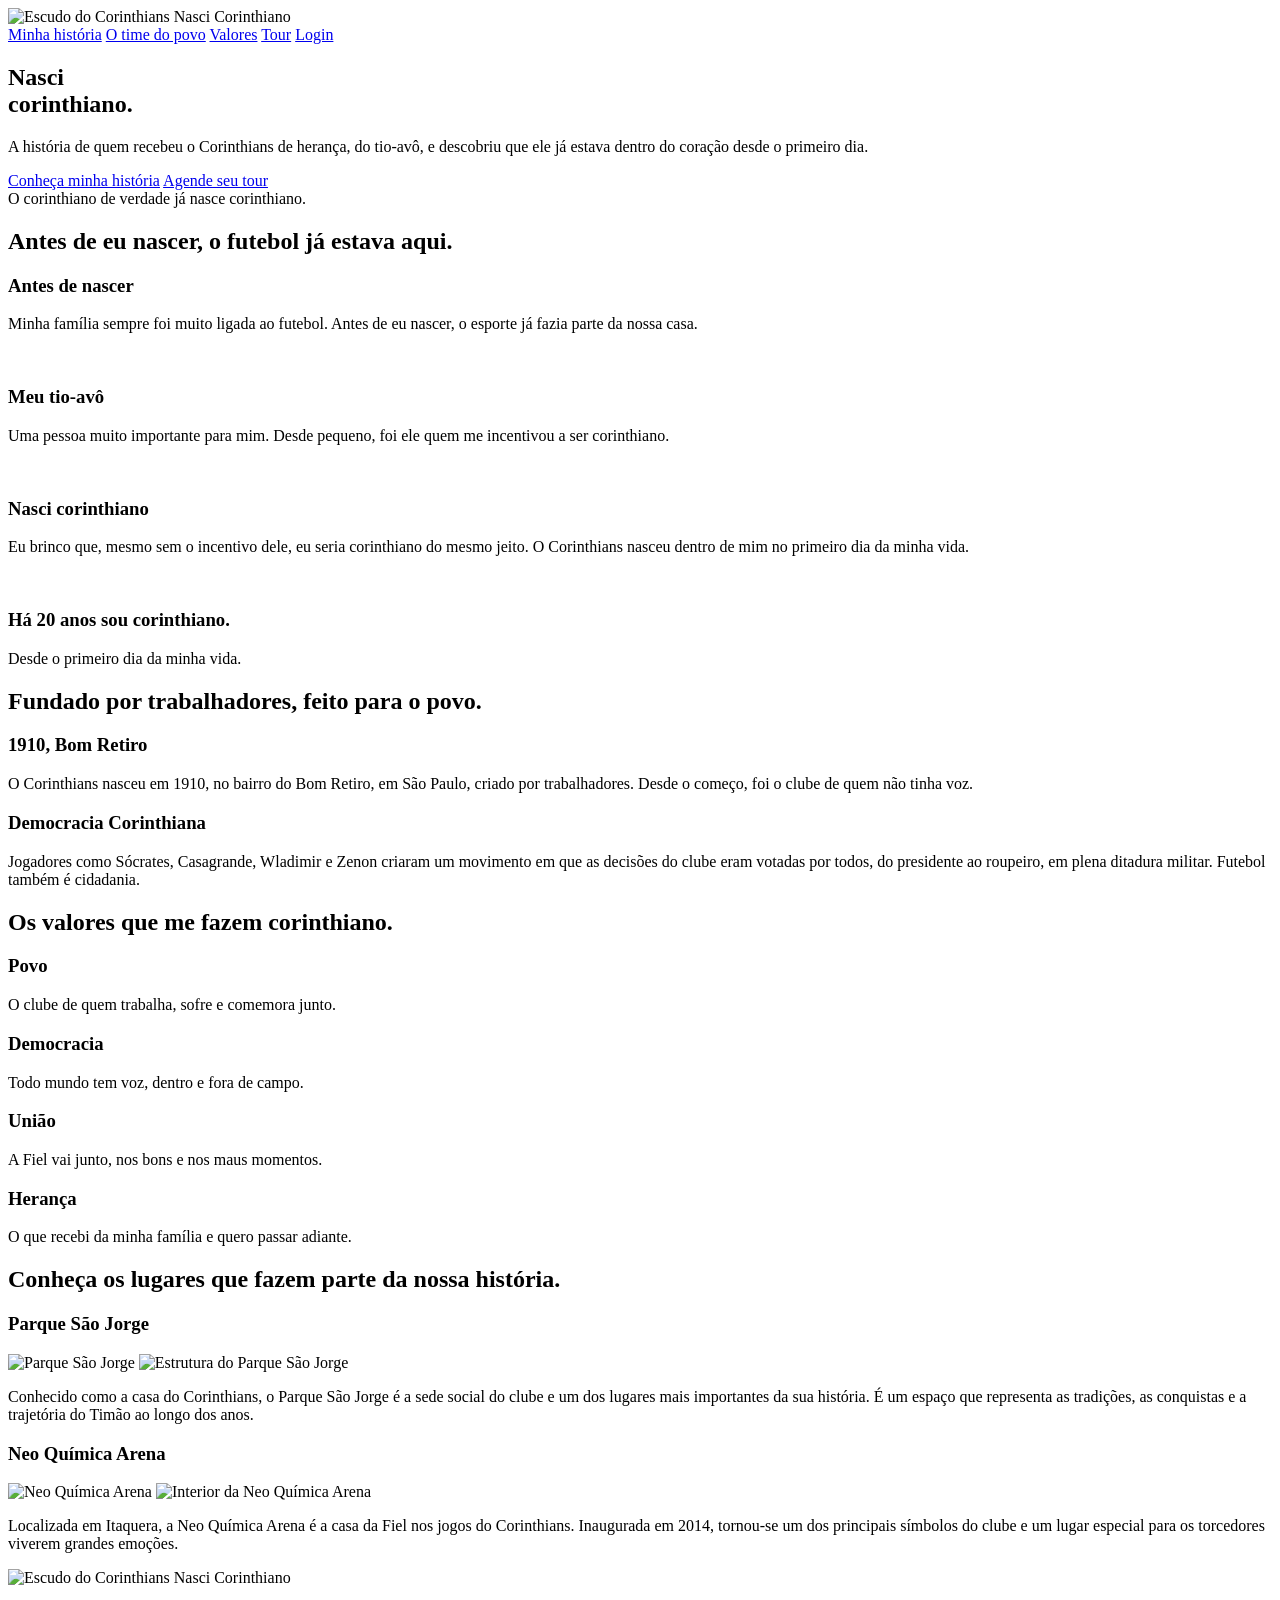
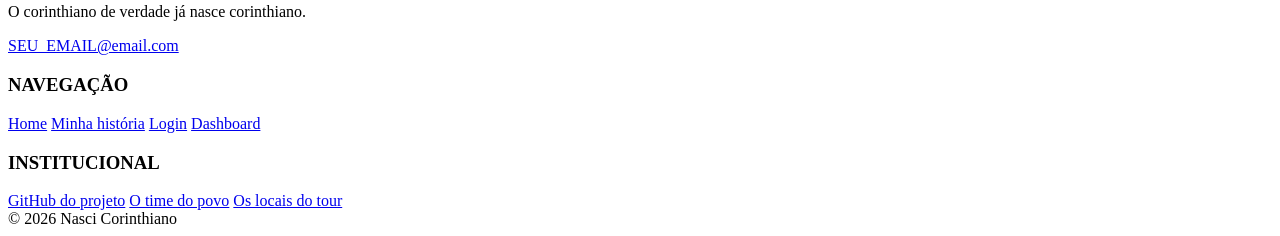
==== commit c259e5d2: "Melhorando o footer" ====
--- a/public/index.html
+++ b/public/index.html
@@ -18,7 +18,6 @@
         </div>
         <nav class="menu">
             <a href="#historia">Minha história</a>
-            <a href="#pesquisa">Pesquisa</a>
             <a href="#povo">O time do povo</a>
             <a href="#valores">Valores</a>
             <a href="#tour">Tour</a>
@@ -164,70 +163,47 @@
             </div>
         </section>
 
-        <!-- PESQUISA SOBRE O TOUR -->
-        <section class="secao" id="pesquisa">
-            <h2 class="subtitulo">E você? Qual lugar gostaria de conhecer?</h2>
-
-            <div class="container-pesquisa">
-                <label for="select_tour">Onde você prefere fazer um tour pelo Corinthians?</label>
-
-                <select id="select_tour" class="campo">
-                    <option value="">Escolha uma opção</option>
-                    <option value="Parque São Jorge">Parque São Jorge</option>
-                    <option value="Neo Química Arena">Neo Química Arena</option>
-                </select>
-
-                <button class="botao botao-largo" onclick="enviarTour()">Enviar minha resposta</button>
-
-                <p id="mensagem_tour" class="mensagem"></p>
-            </div>
-        </section>
-
     </main>
 
     <!-- RODAPÉ -->
     <footer class="rodape">
-        Projeto acadêmico. Feito por um corinthiano de nascença.
+        <div class="rodape-topo">
+
+            <div class="rodape-info">
+                <div class="rodape-logo">
+                    <img src="/img/corinthians.png" alt="Escudo do Corinthians" class="rodape-escudo">
+                    <span>Nasci Corinthiano</span>
+                </div>
+
+                <p>O corinthiano de verdade já nasce corinthiano.</p>
+
+                <a href="mailto:SEU_EMAIL@email.com" class="rodape-email">SEU_EMAIL@email.com</a>
+            </div>
+
+            <div class="rodape-colunas">
+                <div class="rodape-coluna">
+                    <h3>NAVEGAÇÃO</h3>
+                    <a href="/index.html">Home</a>
+                    <a href="/index.html#historia">Minha história</a>
+                    <a href="/pages/login.html">Login</a>
+                    <a href="/pages/dashboard.html">Dashboard</a>
+                </div>
+
+                <div class="rodape-coluna">
+                    <h3>INSTITUCIONAL</h3>
+                    <a href="LINK_DO_SEU_GITHUB">GitHub do projeto</a>
+                    <a href="/index.html#povo">O time do povo</a>
+                    <a href="/index.html#tour">Os locais do tour</a>
+                </div>
+            </div>
+
+        </div>
+
+        <div class="rodape-base">
+            <span>© 2026 Nasci Corinthiano</span>
+        </div>
     </footer>
 
-    <script>
-
-        function enviarTour() {
-            var tour = select_tour.value;
-            var idUsuario = sessionStorage.ID_USUARIO;
-
-            if (tour == "") {
-                mensagem_tour.innerHTML = "Escolha uma opção.";
-            } else if (idUsuario == undefined) {
-                mensagem_tour.innerHTML = "Faça login para enviar sua resposta.";
-            } else {
-                fetch("/usuarios/tour", {
-                    method: "POST",
-                    headers: { "Content-Type": "application/json" },
-                    body: JSON.stringify({
-                        idUsuarioServer: idUsuario,
-                        tourServer: tour
-                    })
-                })
-                    .then(function (resposta) {
-                        if (resposta.ok) {
-                            mensagem_tour.innerHTML = "Resposta enviada! Indo para a dashboard...";
-                            setTimeout(function () {
-                                window.location = "/pages/dashboard.html";
-                            }, 1500);
-                        } else {
-                            mensagem_tour.innerHTML = "Não foi possível enviar sua resposta.";
-                        }
-                    })
-                    .catch(function (erro) {
-                        console.log(erro);
-                        mensagem_tour.innerHTML = "Erro ao conectar com o servidor.";
-                    });
-            }
-        }
-
-    </script>
-
 </body>
 
 </html>
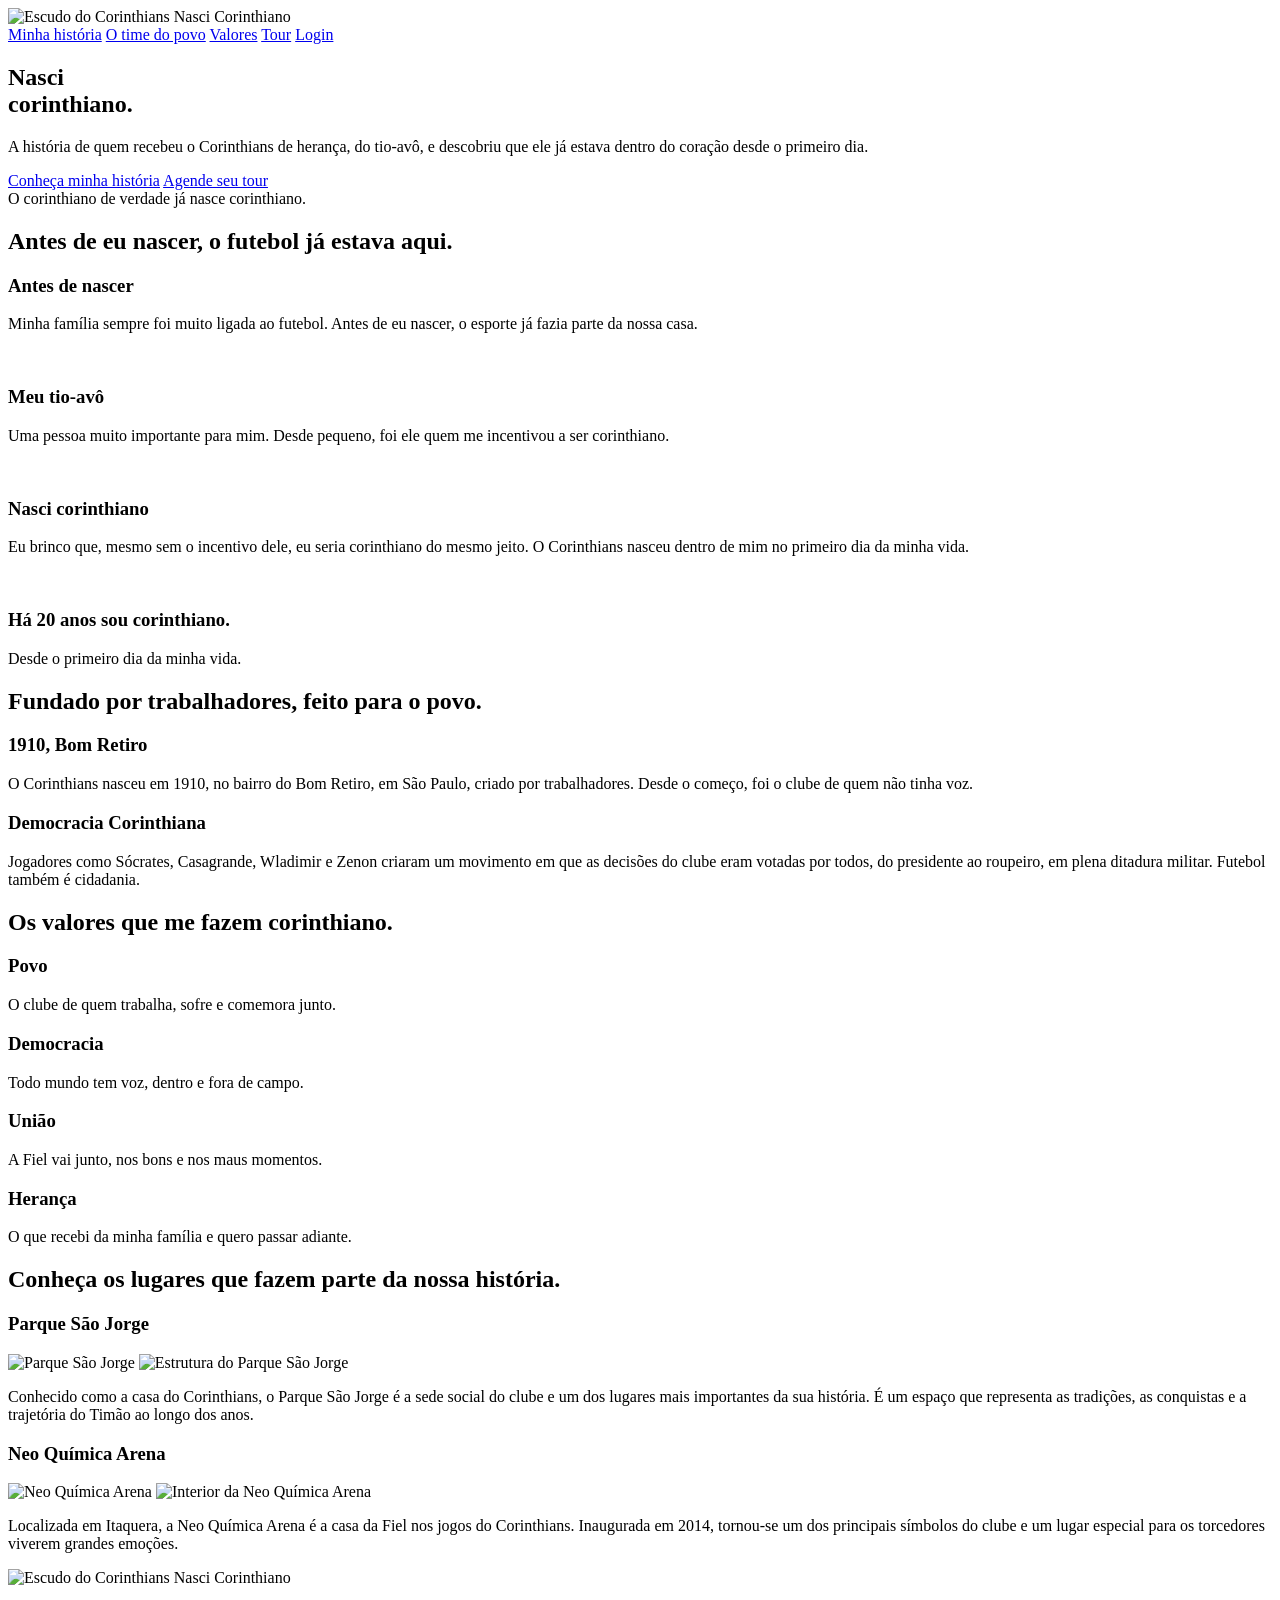
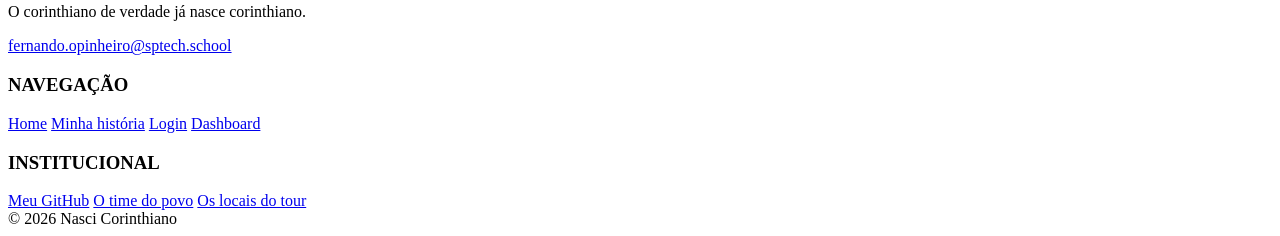
==== commit 2a25ef6b: "Melhorando footer" ====
--- a/public/index.html
+++ b/public/index.html
@@ -177,7 +177,7 @@
 
                 <p>O corinthiano de verdade já nasce corinthiano.</p>
 
-                <a href="mailto:SEU_EMAIL@email.com" class="rodape-email">SEU_EMAIL@email.com</a>
+                <a href="mailto:fernando.opinheiro@sptech.school" class="rodape-email">fernando.opinheiro@sptech.school</a>
             </div>
 
             <div class="rodape-colunas">
@@ -191,7 +191,7 @@
 
                 <div class="rodape-coluna">
                     <h3>INSTITUCIONAL</h3>
-                    <a href="LINK_DO_SEU_GITHUB">GitHub do projeto</a>
+                    <a href="https://github.com/FernandoOliveiraa7">Meu GitHub</a>
                     <a href="/index.html#povo">O time do povo</a>
                     <a href="/index.html#tour">Os locais do tour</a>
                 </div>
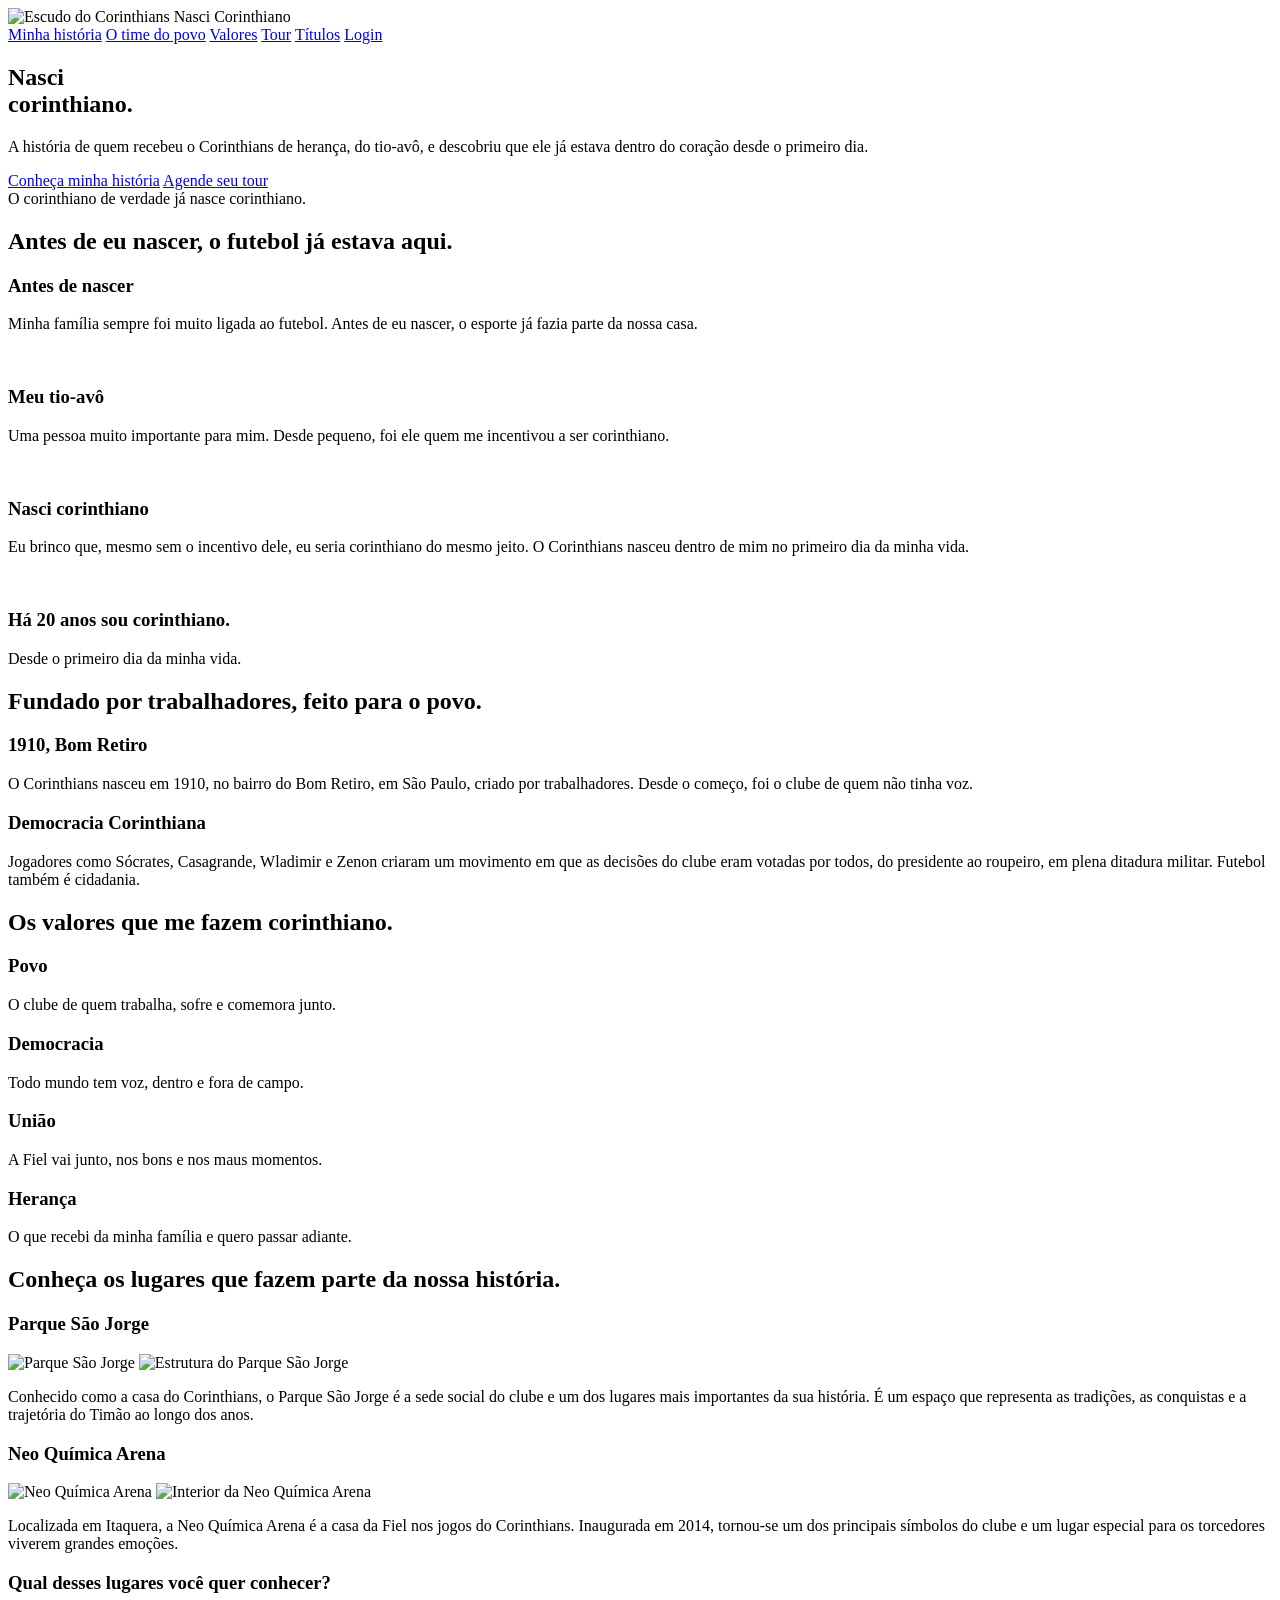
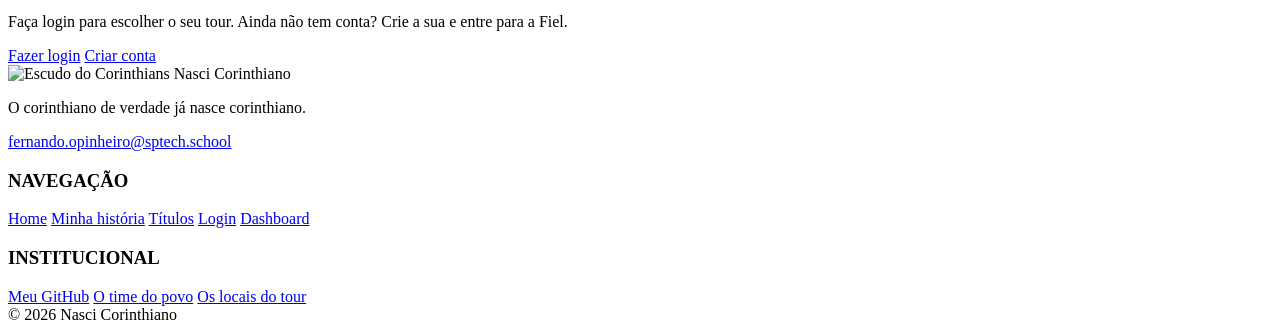
==== commit 0f67f1f5: "Melhorando pagina de titulos" ====
--- a/public/index.html
+++ b/public/index.html
@@ -21,6 +21,7 @@
             <a href="#povo">O time do povo</a>
             <a href="#valores">Valores</a>
             <a href="#tour">Tour</a>
+            <a href="/pages/titulos.html">Títulos</a>
             <a href="/pages/login.html" class="botao">Login</a>
         </nav>
     </header>
@@ -161,6 +162,17 @@
                 </div>
 
             </div>
+
+            <!-- CHAMADA PARA ESCOLHER O TOUR -->
+            <div class="chamada-tour">
+                <h3>Qual desses lugares você quer conhecer?</h3>
+                <p>Faça login para escolher o seu tour. Ainda não tem conta? Crie a sua e entre para a Fiel.</p>
+
+                <div class="chamada-botoes">
+                    <a href="/pages/login.html" class="botao">Fazer login</a>
+                    <a href="/pages/cadastro.html" class="botao-vazio">Criar conta</a>
+                </div>
+            </div>
         </section>
 
     </main>
@@ -185,6 +197,7 @@
                     <h3>NAVEGAÇÃO</h3>
                     <a href="/index.html">Home</a>
                     <a href="/index.html#historia">Minha história</a>
+                    <a href="/pages/titulos.html">Títulos</a>
                     <a href="/pages/login.html">Login</a>
                     <a href="/pages/dashboard.html">Dashboard</a>
                 </div>
